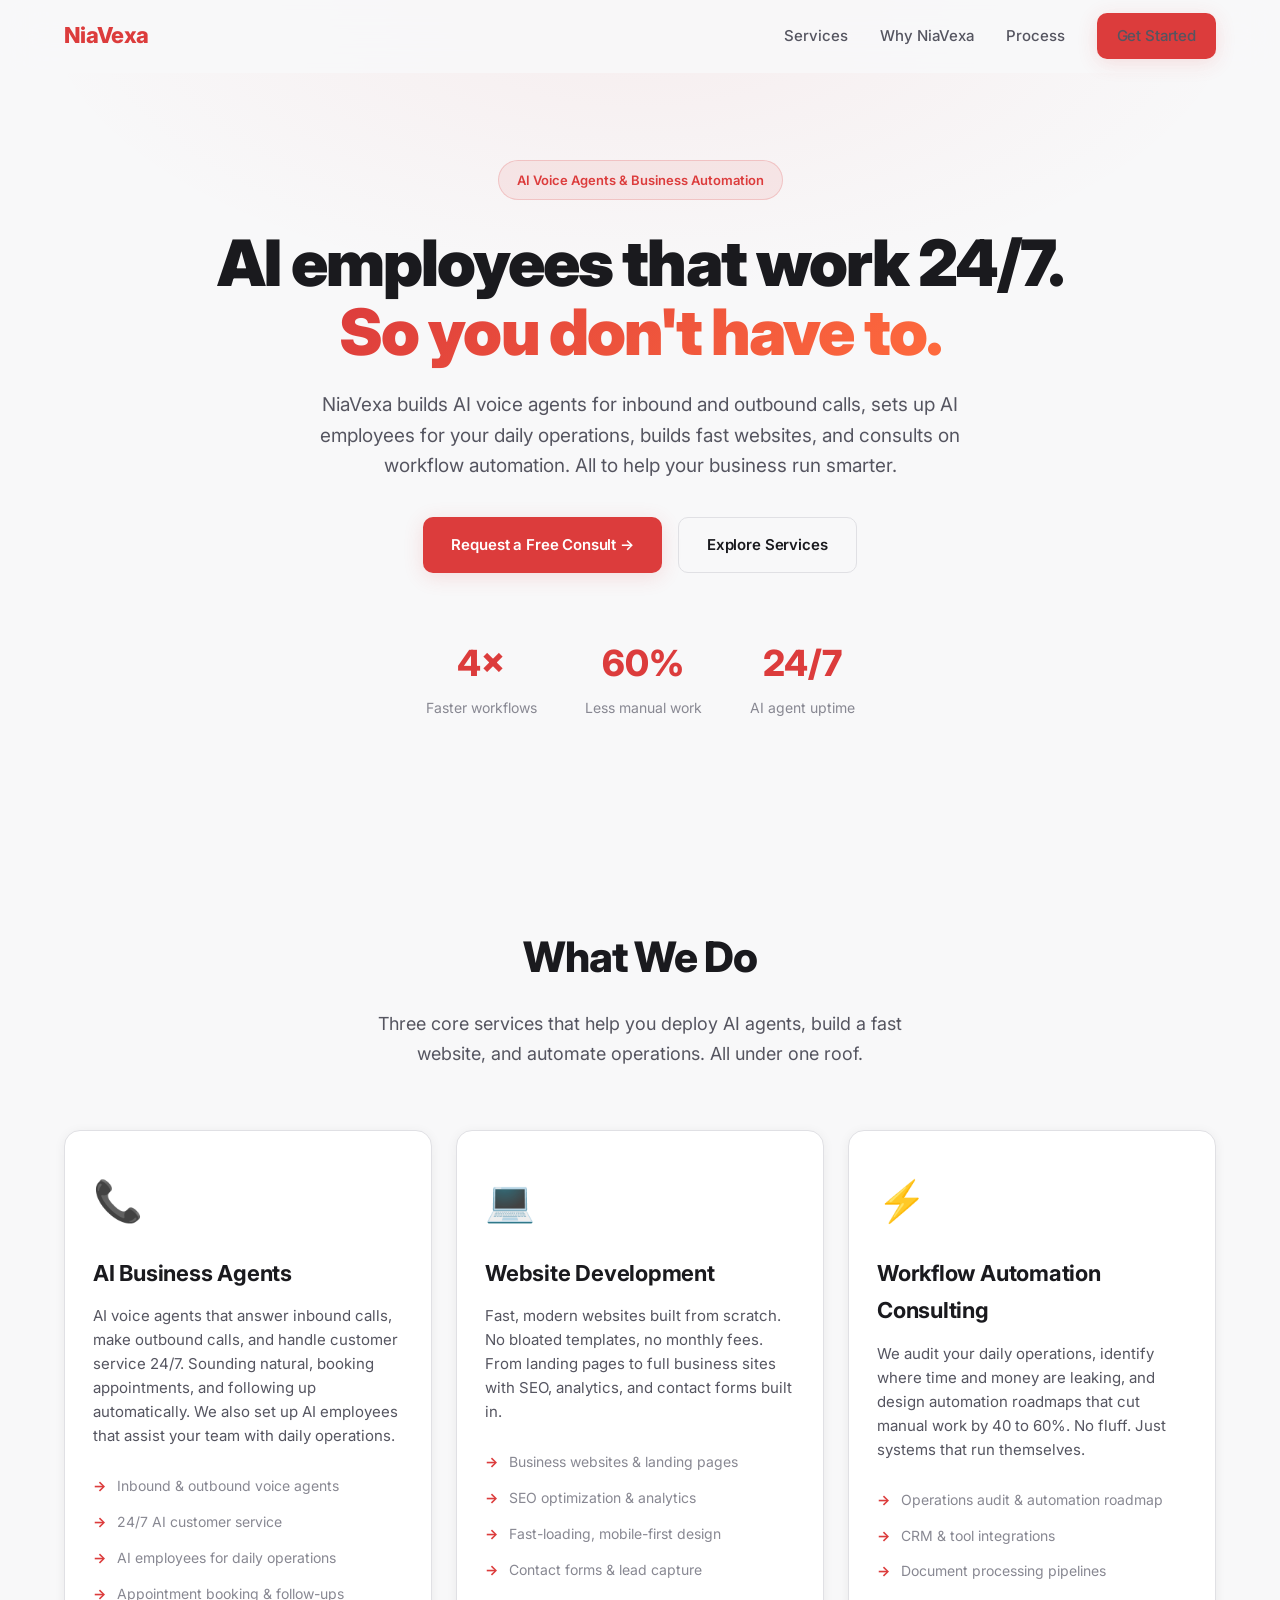
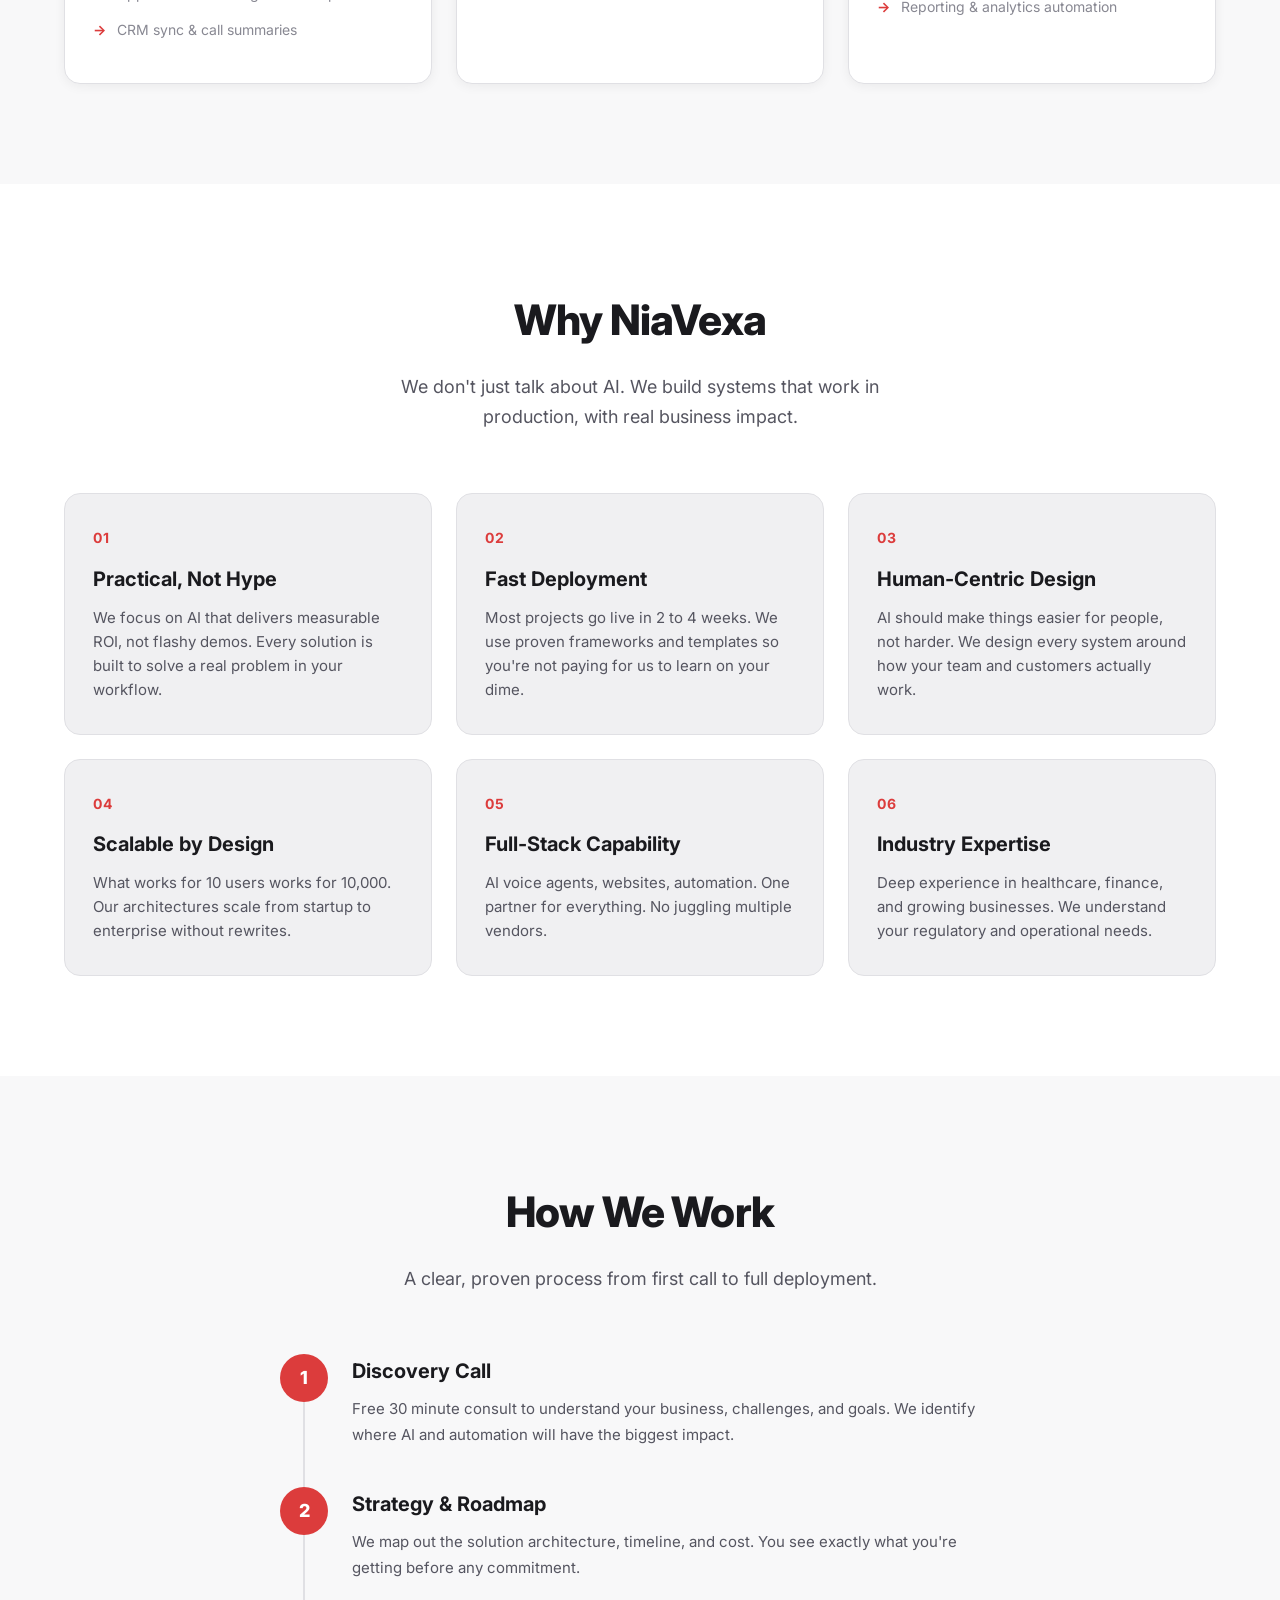
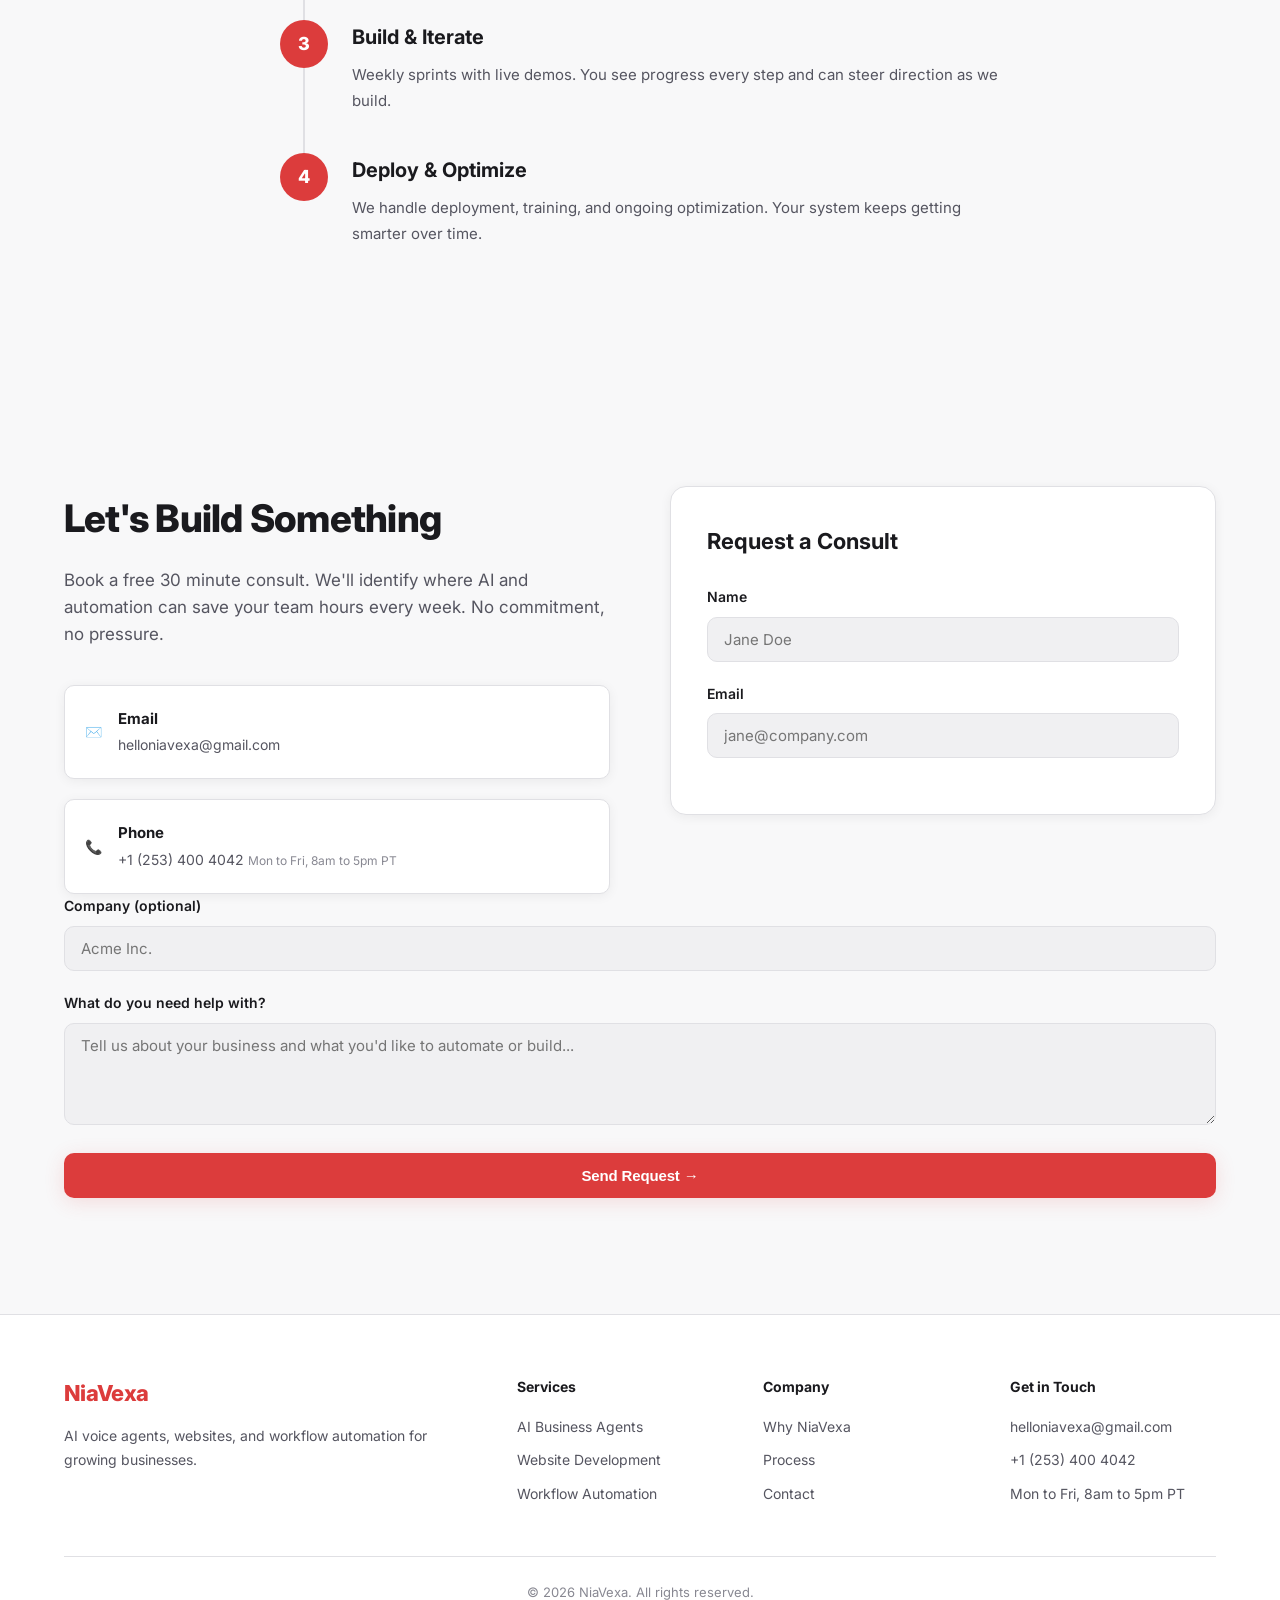
==== index.html @ 211f66b2 "Remove all em dashes from copy, hide FAQ section (will add testimonial videos later)" ====
<!DOCTYPE html>
<html lang="en">
<head>
  <meta charset="UTF-8">
  <meta name="viewport" content="width=device-width, initial-scale=1.0">
  <title>NiaVexa | AI Agents, Automation & Development for Growing Businesses</title>
  <meta name="description" content="NiaVexa builds AI voice agents for inbound and outbound calls, sets up AI employees for daily operations, develops fast websites, and consults on workflow automation for growing businesses.">
  <meta name="keywords" content="AI voice agents, AI employees, inbound outbound calls, customer service AI, website development, workflow automation, business automation consulting">
  <meta property="og:title" content="NiaVexa | AI Agents, Automation & Development">
  <meta property="og:description" content="We build AI agents and automate operations so your team can focus on what matters.">
  <meta property="og:type" content="website">
  <meta property="og:url" content="https://niavexa.com">
  <link rel="canonical" href="https://niavexa.com">
  <link rel="preconnect" href="https://fonts.googleapis.com">
  <link rel="preconnect" href="https://fonts.gstatic.com" crossorigin>
  <link href="https://fonts.googleapis.com/css2?family=Inter:wght@400;500;600;700;800;900&display=swap" rel="stylesheet">
  <link rel="stylesheet" href="styles.css">
  <script type="application/ld+json">
  {
    "@context": "https://schema.org",
    "@type": "Organization",
    "name": "NiaVexa",
    "url": "https://niavexa.com",
    "email": "helloniavexa@gmail.com",
    "telephone": "+1-253-400-4042",
    "description": "AI agent solutions, business automation, and web & app development for growing businesses.",
    "areaServed": ["US", "Global"],
    "knowsAbout": ["AI Voice Agents", "AI Employees", "Customer Service Automation", "Website Development", "Workflow Automation"]
  }
  </script>
</head>
<body>
  <!-- Nav -->
  <nav id="nav">
    <div class="nav-container">
      <a href="/" class="logo">NiaVexa</a>
      <button class="nav-toggle" id="navToggle" aria-label="Toggle menu">
        <span></span><span></span><span></span>
      </button>
      <div class="nav-links" id="navLinks">
        <a href="#services">Services</a>
        <a href="#why">Why NiaVexa</a>
        <a href="#process">Process</a>
        <a href="#contact" class="btn btn-primary btn-sm">Get Started</a>
      </div>
    </div>
  </nav>

  <!-- Hero -->
  <header class="hero">
    <div class="container">
      <div class="hero-badge">AI Voice Agents & Business Automation</div>
      <h1>AI employees that work 24/7.<br><span class="gradient-text">So you don't have to.</span></h1>
      <p class="hero-subtitle">NiaVexa builds AI voice agents for inbound and outbound calls, sets up AI employees for your daily operations, builds fast websites, and consults on workflow automation. All to help your business run smarter.</p>
      <div class="hero-cta">
        <a href="#contact" class="btn btn-primary">Request a Free Consult →</a>
        <a href="#services" class="btn btn-outline">Explore Services</a>
      </div>
      <div class="hero-stats">
        <div class="stat"><strong>4×</strong><span>Faster workflows</span></div>
        <div class="stat"><strong>60%</strong><span>Less manual work</span></div>
        <div class="stat"><strong>24/7</strong><span>AI agent uptime</span></div>
      </div>
    </div>
    <div class="hero-wave"></div>
  </header>

  <!-- Services -->
  <section id="services" class="services">
    <div class="container">
      <div class="section-header">
        <h2>What We Do</h2>
        <p>Three core services that help you deploy AI agents, build a fast website, and automate operations. All under one roof.</p>
      </div>
      <div class="services-grid">
        <div class="service-card">
          <div class="service-icon">📞</div>
          <h3>AI Business Agents</h3>
          <p>AI voice agents that answer inbound calls, make outbound calls, and handle customer service 24/7. Sounding natural, booking appointments, and following up automatically. We also set up AI employees that assist your team with daily operations.</p>
          <ul>
            <li>Inbound & outbound voice agents</li>
            <li>24/7 AI customer service</li>
            <li>AI employees for daily operations</li>
            <li>Appointment booking & follow-ups</li>
            <li>CRM sync & call summaries</li>
          </ul>
        </div>
        <div class="service-card">
          <div class="service-icon">💻</div>
          <h3>Website Development</h3>
          <p>Fast, modern websites built from scratch. No bloated templates, no monthly fees. From landing pages to full business sites with SEO, analytics, and contact forms built in.</p>
          <ul>
            <li>Business websites & landing pages</li>
            <li>SEO optimization & analytics</li>
            <li>Fast-loading, mobile-first design</li>
            <li>Contact forms & lead capture</li>
          </ul>
        </div>
        <div class="service-card">
          <div class="service-icon">⚡</div>
          <h3>Workflow Automation Consulting</h3>
          <p>We audit your daily operations, identify where time and money are leaking, and design automation roadmaps that cut manual work by 40 to 60%. No fluff. Just systems that run themselves.</p>
          <ul>
            <li>Operations audit & automation roadmap</li>
            <li>CRM & tool integrations</li>
            <li>Document processing pipelines</li>
            <li>Reporting & analytics automation</li>
          </ul>
        </div>
      </div>
    </div>
  </section>

  <!-- Why NiaVexa -->
  <section id="why" class="why">
    <div class="container">
      <div class="section-header">
        <h2>Why NiaVexa</h2>
        <p>We don't just talk about AI. We build systems that work in production, with real business impact.</p>
      </div>
      <div class="why-grid">
        <div class="why-card">
          <div class="why-number">01</div>
          <h3>Practical, Not Hype</h3>
          <p>We focus on AI that delivers measurable ROI, not flashy demos. Every solution is built to solve a real problem in your workflow.</p>
        </div>
        <div class="why-card">
          <div class="why-number">02</div>
          <h3>Fast Deployment</h3>
          <p>Most projects go live in 2 to 4 weeks. We use proven frameworks and templates so you're not paying for us to learn on your dime.</p>
        </div>
        <div class="why-card">
          <div class="why-number">03</div>
          <h3>Human-Centric Design</h3>
          <p>AI should make things easier for people, not harder. We design every system around how your team and customers actually work.</p>
        </div>
        <div class="why-card">
          <div class="why-number">04</div>
          <h3>Scalable by Design</h3>
          <p>What works for 10 users works for 10,000. Our architectures scale from startup to enterprise without rewrites.</p>
        </div>
        <div class="why-card">
          <div class="why-number">05</div>
          <h3>Full-Stack Capability</h3>
          <p>AI voice agents, websites, automation. One partner for everything. No juggling multiple vendors.</p>
        </div>
        <div class="why-card">
          <div class="why-number">06</div>
          <h3>Industry Expertise</h3>
          <p>Deep experience in healthcare, finance, and growing businesses. We understand your regulatory and operational needs.</p>
        </div>
      </div>
    </div>
  </section>

  <!-- Process -->
  <section id="process" class="process">
    <div class="container">
      <div class="section-header">
        <h2>How We Work</h2>
        <p>A clear, proven process from first call to full deployment.</p>
      </div>
      <div class="process-timeline">
        <div class="process-step">
          <div class="process-dot">1</div>
          <div class="process-content">
            <h3>Discovery Call</h3>
            <p>Free 30 minute consult to understand your business, challenges, and goals. We identify where AI and automation will have the biggest impact.</p>
          </div>
        </div>
        <div class="process-step">
          <div class="process-dot">2</div>
          <div class="process-content">
            <h3>Strategy & Roadmap</h3>
            <p>We map out the solution architecture, timeline, and cost. You see exactly what you're getting before any commitment.</p>
          </div>
        </div>
        <div class="process-step">
          <div class="process-dot">3</div>
          <div class="process-content">
            <h3>Build & Iterate</h3>
            <p>Weekly sprints with live demos. You see progress every step and can steer direction as we build.</p>
          </div>
        </div>
        <div class="process-step">
          <div class="process-dot">4</div>
          <div class="process-content">
            <h3>Deploy & Optimize</h3>
            <p>We handle deployment, training, and ongoing optimization. Your system keeps getting smarter over time.</p>
          </div>
        </div>
      </div>
    </div>
  </section>

  <!-- FAQ (hidden for now, will be replaced with testimonial videos) -->
  <!--
  <section id="faq" class="faq">
    <div class="container">
      <div class="section-header">
        <h2>Frequently Asked Questions</h2>
        <p>Everything you need to know before getting started.</p>
      </div>
      <div class="faq-list">
        <details class="faq-item">
          <summary>How quickly can we get started?</summary>
          <p>Book a free consult today and we typically have a roadmap ready within 48 hours. Most projects launch within 2 to 4 weeks depending on scope.</p>
        </details>
        <details class="faq-item">
          <summary>How much does it cost?</summary>
          <p>Projects range from $3K for automation setups to $25K+ for full platform development. We scope to your budget and always show ROI before building.</p>
        </details>
        <details class="faq-item">
          <summary>Do you work with our existing systems?</summary>
          <p>Yes. We integrate with your existing CRM, phone system, databases, and tools. If it has an API, we can connect to it. If it doesn't, we'll find another way.</p>
        </details>
        <details class="faq-item">
          <summary>Is our data secure?</summary>
          <p>Absolutely. We follow HIPAA, SOC 2, and industry best practices. Your data is encrypted in transit and at rest, and we never train public models on your data.</p>
        </details>
        <details class="faq-item">
          <summary>What industries do you serve?</summary>
          <p>We help small and medium businesses across industries. If you have phone calls, repetitive work, or a website that needs rebuilding, we can help.</p>
        </details>
        <details class="faq-item">
          <summary>What happens after launch?</summary>
          <p>We offer ongoing support and optimization plans. Your AI systems get regular updates as models improve and your business evolves.</p>
        </details>
      </div>
    </div>
  </section>
  -->

  <!-- Contact -->
  <section id="contact" class="contact">
    <div class="container">
      <div class="contact-grid">
        <div class="contact-info">
          <h2>Let's Build Something</h2>
          <p>Book a free 30 minute consult. We'll identify where AI and automation can save your team hours every week. No commitment, no pressure.</p>
          <div class="contact-methods">
            <a href="mailto:helloniavexa@gmail.com" class="contact-method">
              <span class="contact-icon">✉️</span>
              <div>
                <strong>Email</strong>
                <span>helloniavexa@gmail.com</span>
              </div>
            </a>
            <a href="tel:+12534004042" class="contact-method">
              <span class="contact-icon">📞</span>
              <div>
                <strong>Phone</strong>
                <span>+1 (253) 400 4042</span>
                <small>Mon to Fri, 8am to 5pm PT</small>
              </div>
            </a>
          </div>
        </div>
        <form class="contact-form" id="contactForm">
          <h3>Request a Consult</h3>
          <div class="form-group">
            <label for="name">Name</label>
            <input type="text" id="name" name="name" required placeholder="Jane Doe">
          </div>
          <div class="form-group">
            <label for="email">Email</label>
            <input type="email" id="email" name="email" required placeholder="jane@company.com">
          </div>
        </div>
        <div class="form-group">
          <label for="company">Company (optional)</label>
          <input type="text" id="company" name="company" placeholder="Acme Inc.">
        </div>
        <div class="form-group">
          <label for="message">What do you need help with?</label>
          <textarea id="message" name="message" rows="4" required placeholder="Tell us about your business and what you'd like to automate or build..."></textarea>
        </div>
        <button type="submit" class="btn btn-primary btn-full">Send Request →</button>
        <p class="form-note" id="formNote"></p>
      </form>
    </div>
  </div>
</section>

  <!-- Footer -->
  <footer class="footer">
    <div class="container">
      <div class="footer-grid">
        <div class="footer-brand">
          <a href="/" class="logo">NiaVexa</a>
          <p>AI voice agents, websites, and workflow automation for growing businesses.</p>
        </div>
        <div class="footer-links">
          <h4>Services</h4>
          <a href="#services">AI Business Agents</a>
          <a href="#services">Website Development</a>
          <a href="#services">Workflow Automation</a>
        </div>
        <div class="footer-links">
          <h4>Company</h4>
          <a href="#why">Why NiaVexa</a>
          <a href="#process">Process</a>
          <a href="#contact">Contact</a>
        </div>
        <div class="footer-links">
          <h4>Get in Touch</h4>
          <a href="mailto:helloniavexa@gmail.com">helloniavexa@gmail.com</a>
          <a href="tel:+12534004042">+1 (253) 400 4042</a>
          <span>Mon to Fri, 8am to 5pm PT</span>
        </div>
      </div>
      <div class="footer-bottom">
        <p>&copy; <span id="year">2026</span> NiaVexa. All rights reserved.</p>
      </div>
    </div>
  </footer>

  <script src="main.js"></script>
</body>
</html>
---- styles.css ----
/* ===== Reset & Base ===== */
*, *::before, *::after { box-sizing: border-box; margin: 0; padding: 0; }
:root {
  --bg: #f8f8f9;
  --bg-card: #ffffff;
  --bg-elevated: #f0f0f2;
  --text: #1a1a1e;
  --text-muted: #555560;
  --text-dim: #888892;
  --accent: #dc3c3c;
  --accent-light: #f03c3c;
  --accent-dark: #b42828;
  --accent-glow: rgba(220, 60, 60, 0.15);
  --accent2: #ff6b3d;
  --border: #e0e0e4;
  --radius: 16px;
  --radius-sm: 10px;
  --max-width: 1200px;
  --transition: 0.3s cubic-bezier(0.4, 0, 0.2, 1);
  --shadow: 0 2px 12px rgba(0, 0, 0, 0.06);
  --shadow-lg: 0 8px 30px rgba(0, 0, 0, 0.08);
}
html { scroll-behavior: smooth; scroll-padding-top: 80px; }
body {
  font-family: 'Inter', -apple-system, BlinkMacSystemFont, sans-serif;
  background: var(--bg);
  color: var(--text);
  line-height: 1.7;
  -webkit-font-smoothing: antialiased;
  overflow-x: hidden;
}
.container { max-width: var(--max-width); margin: 0 auto; padding: 0 24px; }
a { color: inherit; text-decoration: none; transition: color var(--transition); }
a:hover { color: var(--accent); }
.gradient-text {
  background: linear-gradient(135deg, var(--accent) 0%, var(--accent2) 100%);
  -webkit-background-clip: text;
  -webkit-text-fill-color: transparent;
  background-clip: text;
}

/* ===== Buttons ===== */
.btn {
  display: inline-flex; align-items: center; justify-content: center;
  padding: 14px 28px; border-radius: var(--radius-sm);
  font-weight: 600; font-size: 15px; cursor: pointer;
  border: none; transition: all var(--transition); text-decoration: none;
  letter-spacing: -0.01em;
}
.btn-primary {
  background: var(--accent); color: #fff;
  box-shadow: 0 4px 20px var(--accent-glow);
}
.btn-primary:hover { background: var(--accent-dark); transform: translateY(-2px); box-shadow: 0 6px 24px var(--accent-glow); color: #fff; }
.btn-outline { background: transparent; color: var(--text); border: 1.5px solid var(--border); }
.btn-outline:hover { border-color: var(--accent); color: var(--accent); }
.btn-sm { padding: 10px 20px; font-size: 14px; }
.btn-full { width: 100%; }

/* ===== Nav ===== */
#nav {
  position: fixed; top: 0; left: 0; right: 0; z-index: 100;
  background: rgba(248, 248, 249, 0.85); backdrop-filter: blur(20px);
  border-bottom: 1px solid transparent; transition: border-color var(--transition);
}
#nav.scrolled { border-bottom-color: var(--border); }
.nav-container { max-width: var(--max-width); margin: 0 auto; padding: 0 24px; height: 72px; display: flex; align-items: center; justify-content: space-between; }
.logo { font-weight: 800; font-size: 22px; letter-spacing: -0.03em; color: var(--accent); }
.nav-links { display: flex; align-items: center; gap: 32px; }
.nav-links a { font-size: 15px; font-weight: 500; color: var(--text-muted); }
.nav-links a:hover { color: var(--accent); }
.nav-toggle { display: none; flex-direction: column; gap: 4px; background: none; border: none; cursor: pointer; padding: 8px; }
.nav-toggle span { width: 24px; height: 2px; background: var(--text); border-radius: 2px; transition: var(--transition); }

/* ===== Hero ===== */
.hero {
  position: relative; padding: 160px 0 100px; text-align: center;
  background: radial-gradient(ellipse 80% 60% at 50% 0%, rgba(220, 60, 60, 0.06) 0%, transparent 60%);
}
.hero-badge {
  display: inline-block; padding: 8px 18px; border-radius: 100px;
  background: rgba(220, 60, 60, 0.08); color: var(--accent);
  font-size: 13px; font-weight: 600; margin-bottom: 28px;
  border: 1px solid rgba(220, 60, 60, 0.2);
}
.hero h1 { font-size: clamp(36px, 6vw, 64px); font-weight: 900; line-height: 1.08; letter-spacing: -0.03em; margin-bottom: 24px; }
.hero-subtitle { font-size: 19px; color: var(--text-muted); max-width: 640px; margin: 0 auto 36px; line-height: 1.6; }
.hero-cta { display: flex; gap: 16px; justify-content: center; flex-wrap: wrap; margin-bottom: 60px; }
.hero-stats { display: flex; gap: 48px; justify-content: center; flex-wrap: wrap; }
.stat { text-align: center; }
.stat strong { display: block; font-size: 36px; font-weight: 800; color: var(--accent); }
.stat span { font-size: 14px; color: var(--text-dim); }

/* ===== Section Header ===== */
.section-header { text-align: center; margin-bottom: 60px; }
.section-header h2 { font-size: clamp(28px, 4vw, 42px); font-weight: 800; letter-spacing: -0.02em; margin-bottom: 16px; }
.section-header p { font-size: 18px; color: var(--text-muted); max-width: 560px; margin: 0 auto; }

/* ===== Services ===== */
.services { padding: 100px 0; }
.services-grid { display: grid; grid-template-columns: repeat(auto-fit, minmax(280px, 1fr)); gap: 24px; }
.service-card {
  background: var(--bg-card); border-radius: var(--radius); padding: 36px 28px;
  border: 1px solid var(--border); transition: all var(--transition); box-shadow: var(--shadow);
}
.service-card:hover { border-color: var(--accent); transform: translateY(-4px); box-shadow: var(--shadow-lg); }
.service-icon { font-size: 40px; margin-bottom: 20px; }
.service-card h3 { font-size: 22px; font-weight: 700; margin-bottom: 12px; letter-spacing: -0.01em; }
.service-card p { color: var(--text-muted); font-size: 15px; margin-bottom: 20px; line-height: 1.6; }
.service-card ul { list-style: none; }
.service-card li { padding: 6px 0; color: var(--text-dim); font-size: 14px; padding-left: 24px; position: relative; }
.service-card li::before { content: "→"; position: absolute; left: 0; color: var(--accent); font-weight: 700; }

/* ===== Why ===== */
.why { padding: 100px 0; background: var(--bg-card); }
.why-grid { display: grid; grid-template-columns: repeat(auto-fit, minmax(320px, 1fr)); gap: 24px; }
.why-card {
  background: var(--bg-elevated); border-radius: var(--radius); padding: 32px 28px;
  border: 1px solid var(--border); transition: all var(--transition);
}
.why-card:hover { border-color: var(--accent); }
.why-number { font-size: 14px; font-weight: 700; color: var(--accent); margin-bottom: 12px; letter-spacing: 0.05em; }
.why-card h3 { font-size: 20px; font-weight: 700; margin-bottom: 10px; }
.why-card p { color: var(--text-muted); font-size: 15px; line-height: 1.6; }

/* ===== Process ===== */
.process { padding: 100px 0; }
.process-timeline { max-width: 720px; margin: 0 auto; }
.process-step { display: flex; gap: 24px; padding-bottom: 40px; position: relative; }
.process-step:not(:last-child)::before { content: ""; position: absolute; left: 23px; top: 48px; bottom: 0; width: 2px; background: var(--border); }
.process-dot {
  flex-shrink: 0; width: 48px; height: 48px; border-radius: 50%;
  background: var(--accent); color: #fff; display: flex; align-items: center; justify-content: center;
  font-weight: 800; font-size: 18px; z-index: 1;
}
.process-content h3 { font-size: 20px; font-weight: 700; margin-bottom: 8px; }
.process-content p { color: var(--text-muted); font-size: 15px; }

/* ===== FAQ ===== */
.faq { padding: 100px 0; background: var(--bg-card); }
.faq-list { max-width: 760px; margin: 0 auto; display: flex; flex-direction: column; gap: 12px; }
.faq-item {
  background: var(--bg-elevated); border: 1px solid var(--border); border-radius: var(--radius-sm);
  overflow: hidden; transition: border-color var(--transition);
}
.faq-item[open] { border-color: var(--accent); }
.faq-item summary {
  padding: 20px 24px; font-weight: 600; font-size: 16px; cursor: pointer; list-style: none;
  display: flex; justify-content: space-between; align-items: center;
}
.faq-item summary::after { content: "+"; font-size: 22px; color: var(--accent); font-weight: 400; transition: transform var(--transition); }
.faq-item[open] summary::after { transform: rotate(45deg); }
.faq-item summary::-webkit-details-marker { display: none; }
.faq-item p { padding: 0 24px 20px; color: var(--text-muted); font-size: 15px; line-height: 1.7; }

/* ===== Contact ===== */
.contact { padding: 100px 0; }
.contact-grid { display: grid; grid-template-columns: 1fr 1fr; gap: 60px; align-items: start; }
.contact-info h2 { font-size: clamp(28px, 4vw, 38px); font-weight: 800; margin-bottom: 16px; letter-spacing: -0.02em; }
.contact-info p { color: var(--text-muted); font-size: 17px; margin-bottom: 36px; line-height: 1.6; }
.contact-methods { display: flex; flex-direction: column; gap: 20px; }
.contact-method { display: flex; gap: 16px; align-items: center; padding: 20px; background: var(--bg-card); border-radius: var(--radius-sm); border: 1px solid var(--border); transition: all var(--transition); box-shadow: var(--shadow); }
.contact-method:hover { border-color: var(--accent); }
.contact-icon { font-size: 24px; }
.contact-method strong { display: block; font-size: 15px; }
.contact-method span { color: var(--text-muted); font-size: 14px; }
.contact-method small { color: var(--text-dim); font-size: 12px; }
.contact-form {
  background: var(--bg-card); border-radius: var(--radius); padding: 36px;
  border: 1px solid var(--border); box-shadow: var(--shadow);
}
.contact-form h3 { font-size: 22px; font-weight: 700; margin-bottom: 24px; }
.form-group { margin-bottom: 20px; }
.form-group label { display: block; font-size: 14px; font-weight: 600; margin-bottom: 8px; color: var(--text); }
.form-group input, .form-group textarea {
  width: 100%; padding: 12px 16px; border-radius: var(--radius-sm);
  background: var(--bg-elevated); border: 1px solid var(--border); color: var(--text);
  font-family: inherit; font-size: 15px; transition: border-color var(--transition);
}
.form-group input:focus, .form-group textarea:focus { outline: none; border-color: var(--accent); }
.form-group textarea { resize: vertical; }
.form-note { margin-top: 16px; font-size: 14px; text-align: center; color: var(--accent); }

/* ===== Footer ===== */
.footer { background: var(--bg-card); padding: 60px 0 30px; border-top: 1px solid var(--border); }
.footer-grid { display: grid; grid-template-columns: 2fr 1fr 1fr 1fr; gap: 40px; margin-bottom: 40px; }
.footer-brand p { color: var(--text-muted); font-size: 14px; margin-top: 12px; }
.footer-links h4 { font-size: 14px; font-weight: 700; margin-bottom: 16px; }
.footer-links a, .footer-links span { display: block; font-size: 14px; color: var(--text-muted); margin-bottom: 10px; }
.footer-links a:hover { color: var(--accent); }
.footer-bottom { border-top: 1px solid var(--border); padding-top: 24px; text-align: center; }
.footer-bottom p { color: var(--text-dim); font-size: 13px; }

/* ===== Responsive ===== */
@media (max-width: 768px) {
  .nav-links { display: none; position: absolute; top: 72px; left: 0; right: 0; background: var(--bg); flex-direction: column; padding: 24px; gap: 20px; border-bottom: 1px solid var(--border); }
  .nav-links.open { display: flex; }
  .nav-toggle { display: flex; }
  .hero { padding: 120px 0 60px; }
  .hero-stats { gap: 24px; }
  .stat strong { font-size: 28px; }
  .contact-grid { grid-template-columns: 1fr; gap: 40px; }
  .footer-grid { grid-template-columns: 1fr 1fr; }
  .footer-brand { grid-column: 1 / -1; }
}
@media (max-width: 480px) {
  .footer-grid { grid-template-columns: 1fr; }
}
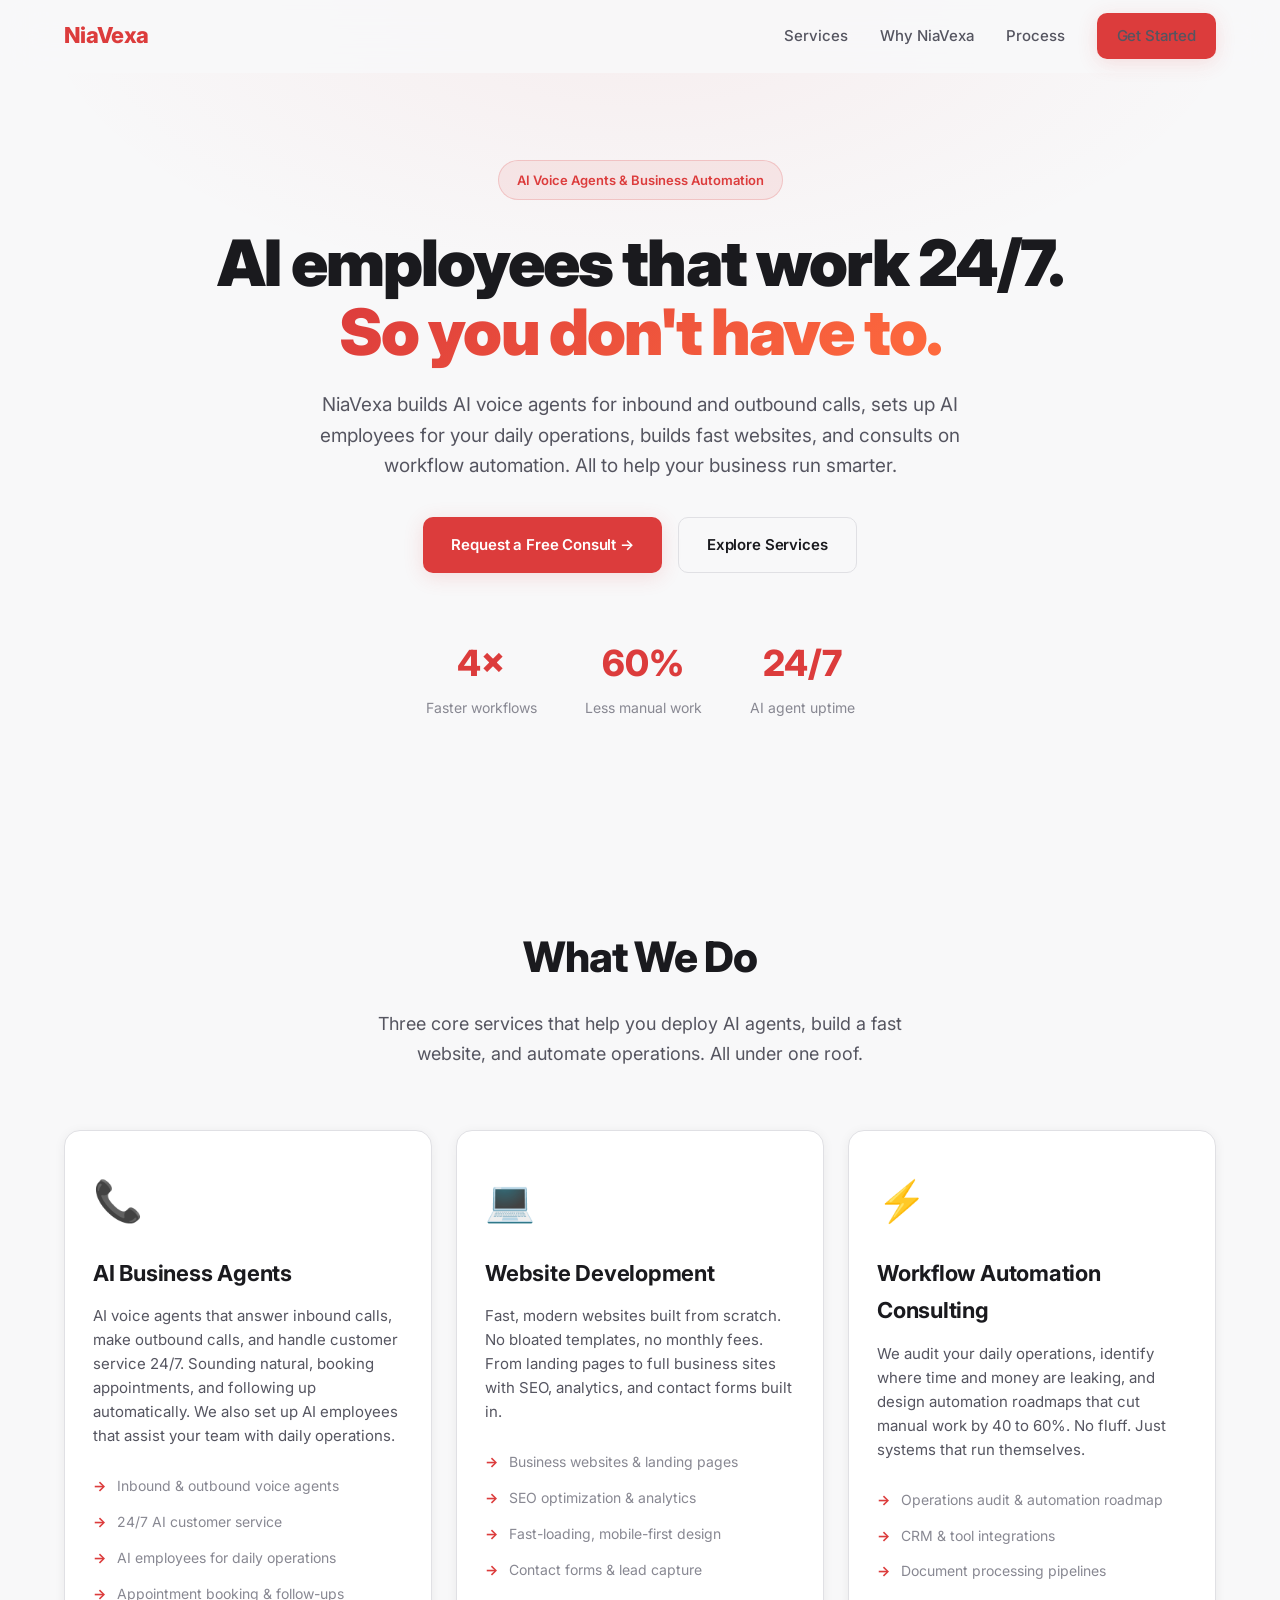
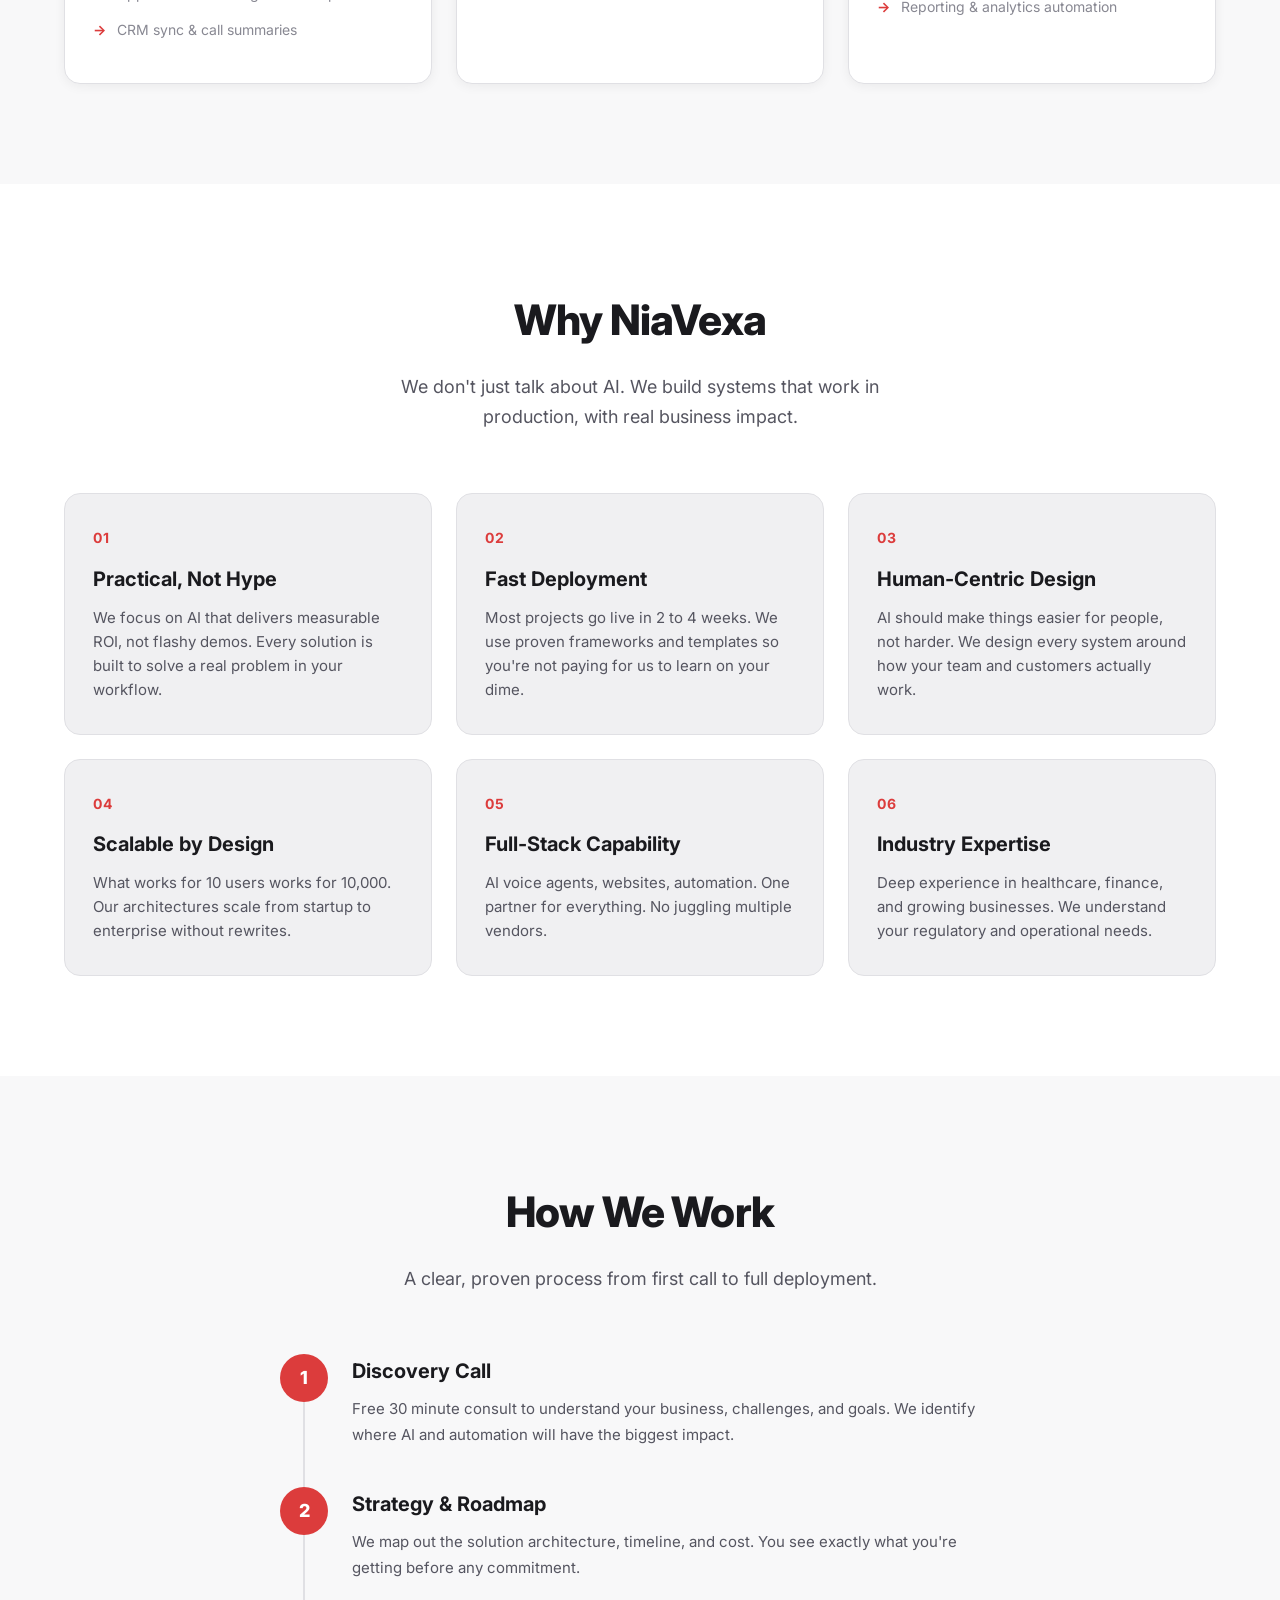
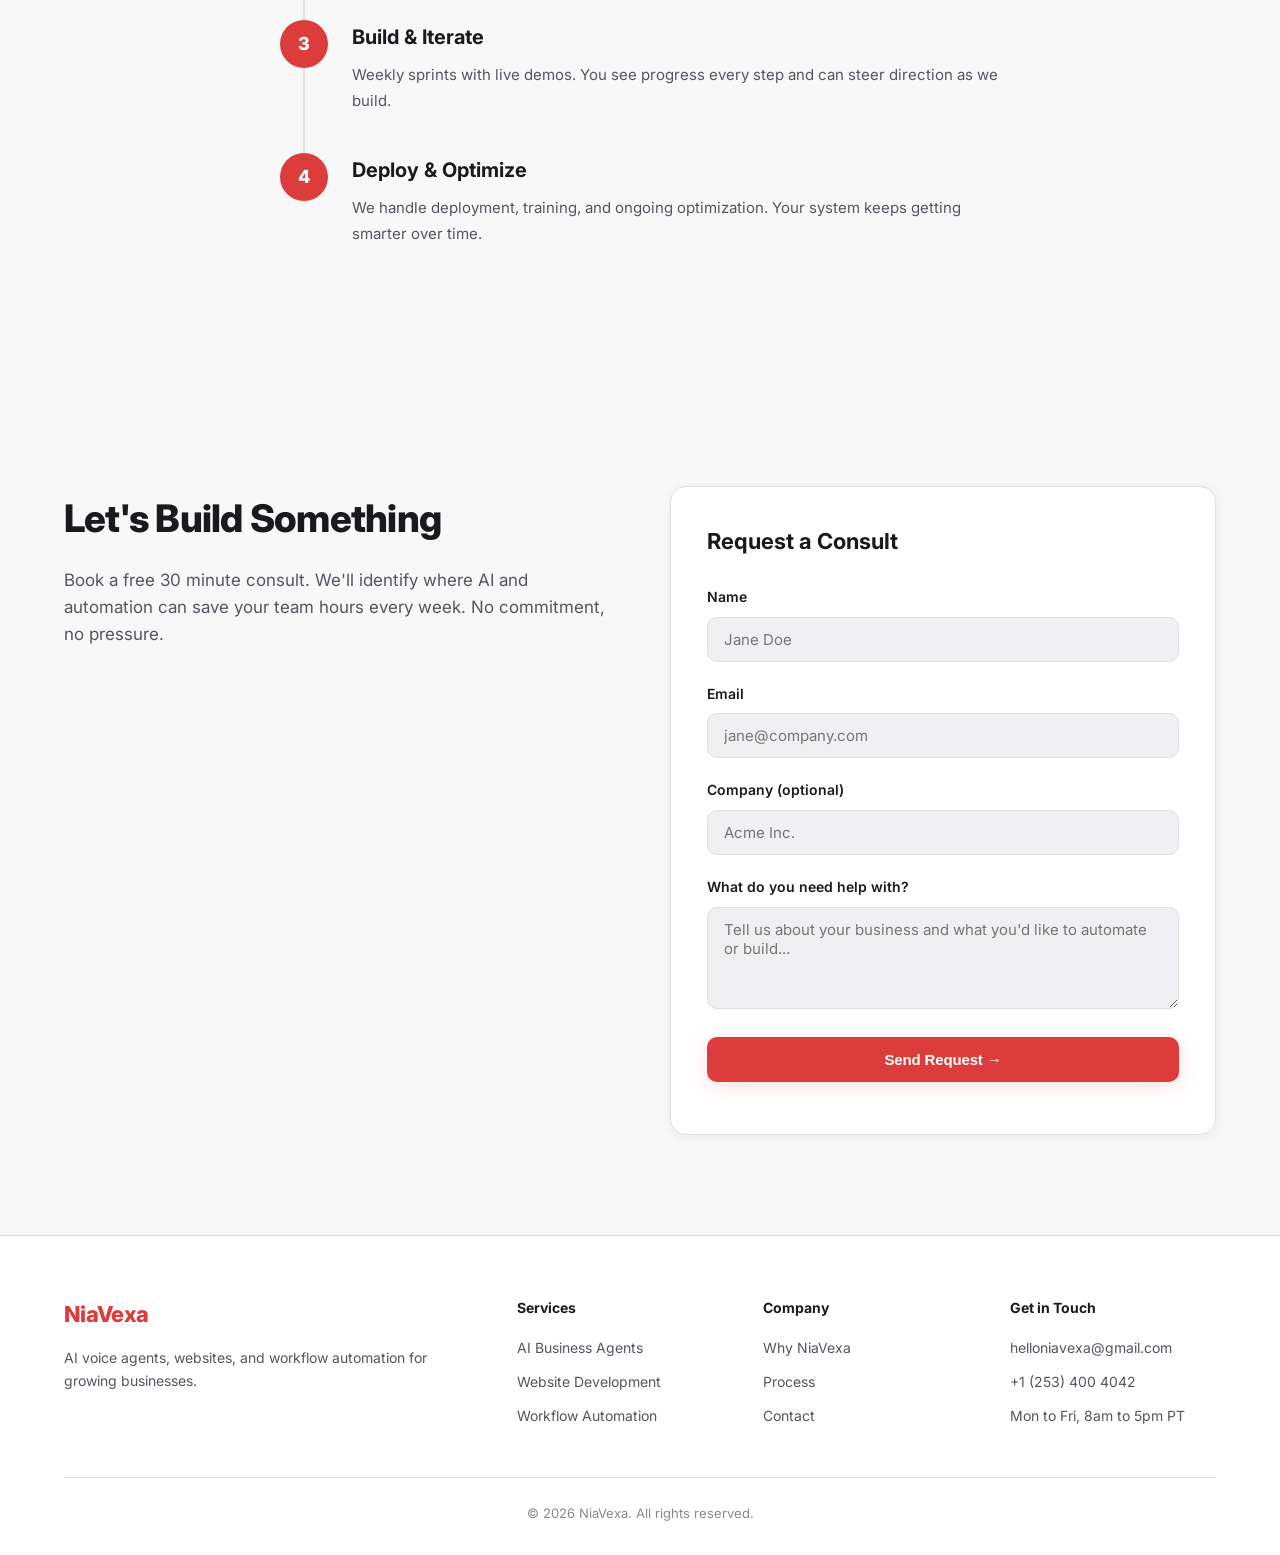
==== commit 537003f5: "Hide email/phone display in contact, fix form HTML, mailto pre-fills visitor's email client" ====
--- a/index.html
+++ b/index.html
@@ -238,23 +238,6 @@
         <div class="contact-info">
           <h2>Let's Build Something</h2>
           <p>Book a free 30 minute consult. We'll identify where AI and automation can save your team hours every week. No commitment, no pressure.</p>
-          <div class="contact-methods">
-            <a href="mailto:helloniavexa@gmail.com" class="contact-method">
-              <span class="contact-icon">✉️</span>
-              <div>
-                <strong>Email</strong>
-                <span>helloniavexa@gmail.com</span>
-              </div>
-            </a>
-            <a href="tel:+12534004042" class="contact-method">
-              <span class="contact-icon">📞</span>
-              <div>
-                <strong>Phone</strong>
-                <span>+1 (253) 400 4042</span>
-                <small>Mon to Fri, 8am to 5pm PT</small>
-              </div>
-            </a>
-          </div>
         </div>
         <form class="contact-form" id="contactForm">
           <h3>Request a Consult</h3>
@@ -266,21 +249,20 @@
             <label for="email">Email</label>
             <input type="email" id="email" name="email" required placeholder="jane@company.com">
           </div>
-        </div>
-        <div class="form-group">
-          <label for="company">Company (optional)</label>
-          <input type="text" id="company" name="company" placeholder="Acme Inc.">
-        </div>
-        <div class="form-group">
-          <label for="message">What do you need help with?</label>
-          <textarea id="message" name="message" rows="4" required placeholder="Tell us about your business and what you'd like to automate or build..."></textarea>
-        </div>
-        <button type="submit" class="btn btn-primary btn-full">Send Request →</button>
-        <p class="form-note" id="formNote"></p>
-      </form>
-    </div>
-  </div>
-</section>
+          <div class="form-group">
+            <label for="company">Company (optional)</label>
+            <input type="text" id="company" name="company" placeholder="Acme Inc.">
+          </div>
+          <div class="form-group">
+            <label for="message">What do you need help with?</label>
+            <textarea id="message" name="message" rows="4" required placeholder="Tell us about your business and what you'd like to automate or build..."></textarea>
+          </div>
+          <button type="submit" class="btn btn-primary btn-full">Send Request →</button>
+          <p class="form-note" id="formNote"></p>
+        </form>
+      </div>
+    </div>
+  </section>
 
   <!-- Footer -->
   <footer class="footer">
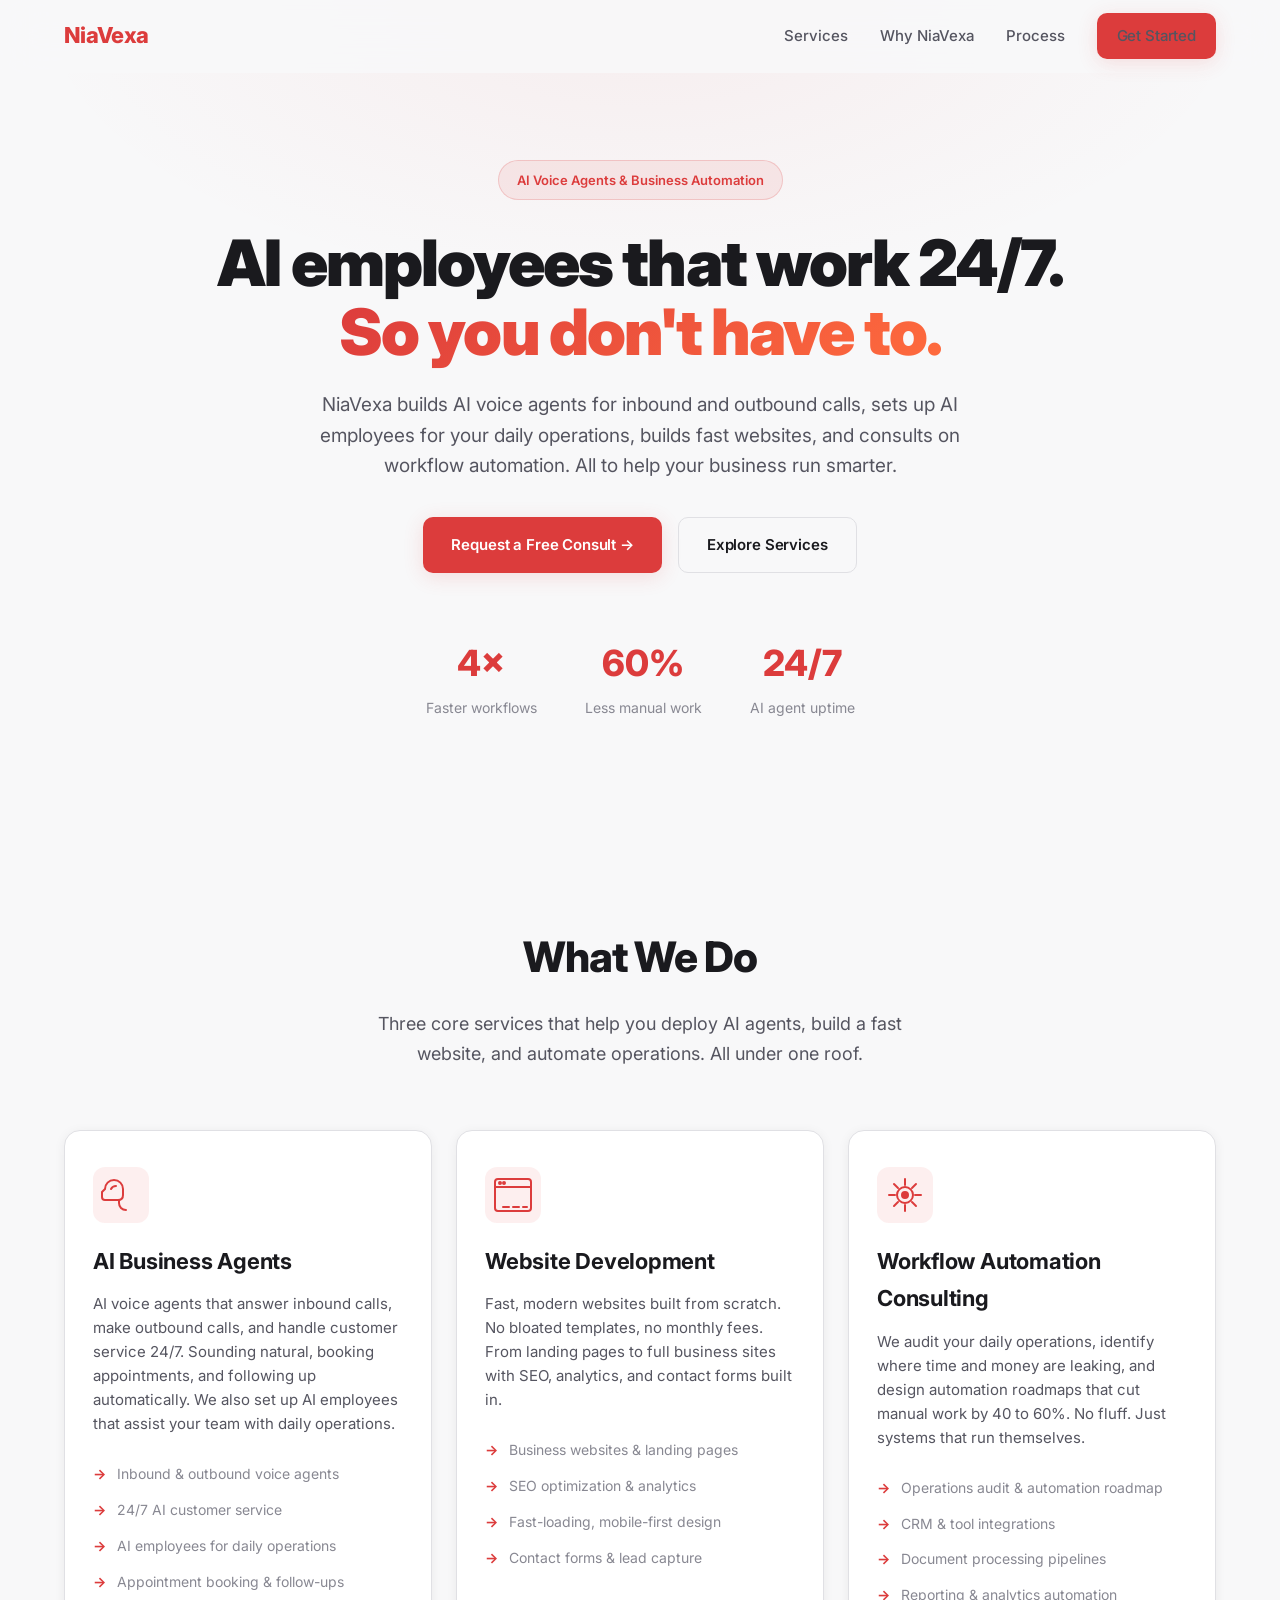
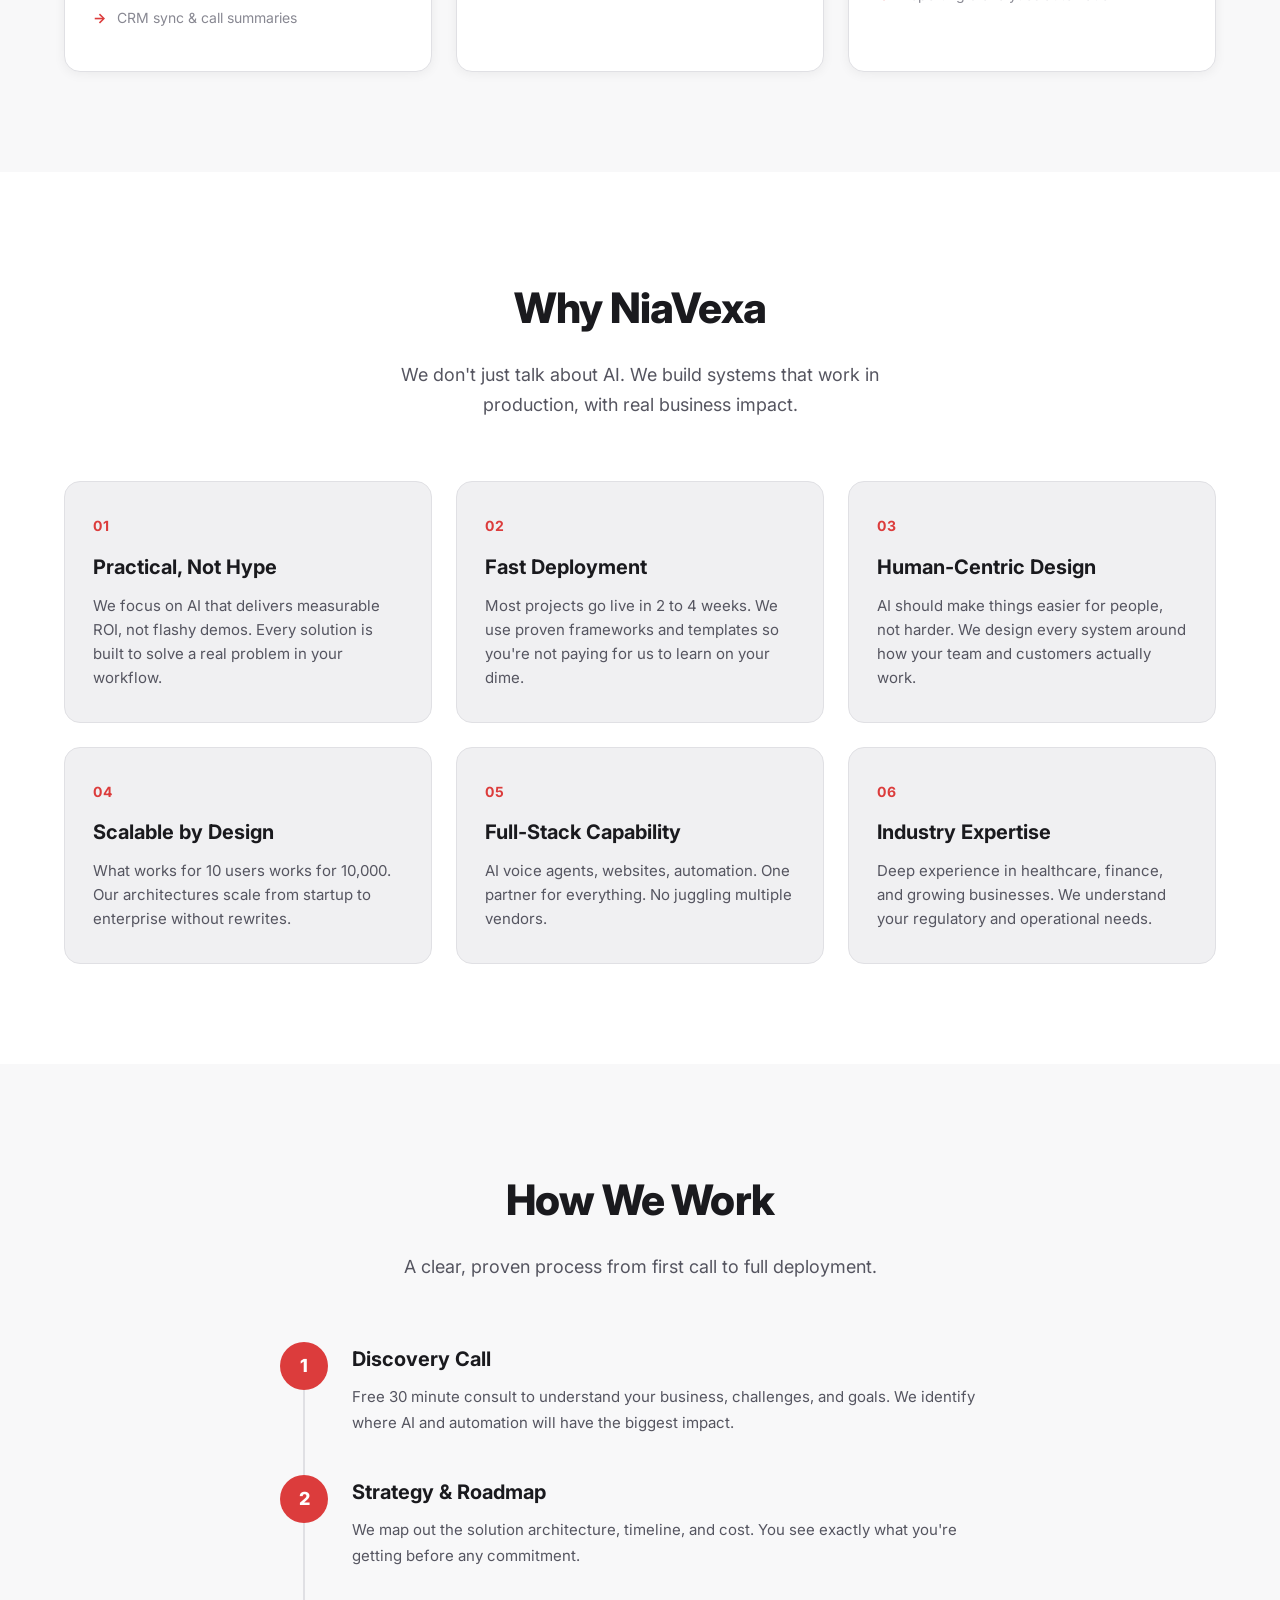
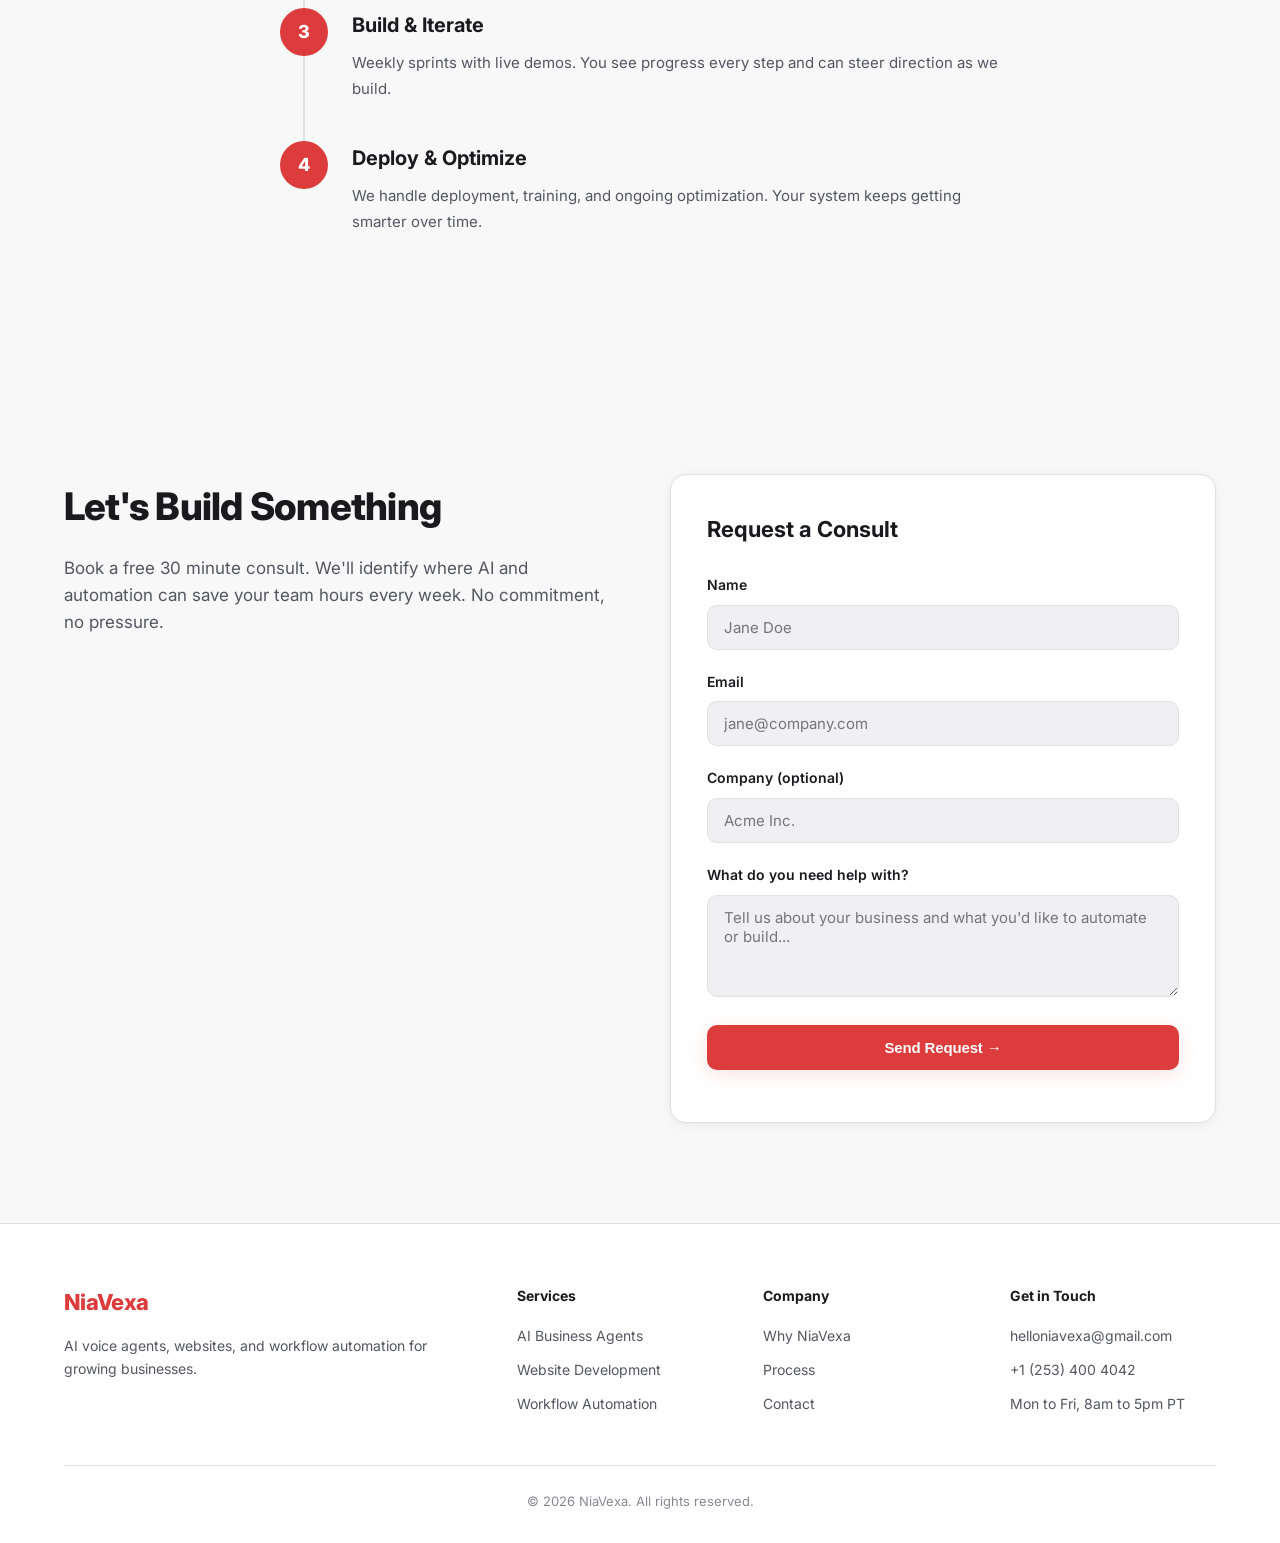
==== commit 4da1fbaf: "Replace emoji icons with custom SVG line icons (phone, browser, gear)" ====
--- a/index.html
+++ b/index.html
@@ -74,7 +74,13 @@
       </div>
       <div class="services-grid">
         <div class="service-card">
-          <div class="service-icon">📞</div>
+          <div class="service-icon">
+            <svg width="48" height="48" viewBox="0 0 48 48" fill="none" stroke="currentColor" stroke-width="2" stroke-linecap="round" stroke-linejoin="round">
+              <path d="M8 18c0-5 4-9 9-9s9 4 9 9v6c0 3-2 5-5 5H8c-2 0-3-1-3-3v-5z"/>
+              <path d="M22 29v3c0 4 3 7 7 7"/>
+              <path d="M14 18c1-2 3-3 5-3"/>
+            </svg>
+          </div>
           <h3>AI Business Agents</h3>
           <p>AI voice agents that answer inbound calls, make outbound calls, and handle customer service 24/7. Sounding natural, booking appointments, and following up automatically. We also set up AI employees that assist your team with daily operations.</p>
           <ul>
@@ -86,7 +92,17 @@
           </ul>
         </div>
         <div class="service-card">
-          <div class="service-icon">💻</div>
+          <div class="service-icon">
+            <svg width="48" height="48" viewBox="0 0 48 48" fill="none" stroke="currentColor" stroke-width="2" stroke-linecap="round" stroke-linejoin="round">
+              <rect x="6" y="8" width="36" height="32" rx="3"/>
+              <path d="M6 16h36"/>
+              <circle cx="11" cy="12" r="1" fill="currentColor"/>
+              <circle cx="15" cy="12" r="1" fill="currentColor"/>
+              <path d="M14 36h6"/>
+              <path d="M24 36h6"/>
+              <path d="M34 36h4"/>
+            </svg>
+          </div>
           <h3>Website Development</h3>
           <p>Fast, modern websites built from scratch. No bloated templates, no monthly fees. From landing pages to full business sites with SEO, analytics, and contact forms built in.</p>
           <ul>
@@ -97,7 +113,20 @@
           </ul>
         </div>
         <div class="service-card">
-          <div class="service-icon">⚡</div>
+          <div class="service-icon">
+            <svg width="48" height="48" viewBox="0 0 48 48" fill="none" stroke="currentColor" stroke-width="2" stroke-linecap="round" stroke-linejoin="round">
+              <circle cx="24" cy="24" r="8"/>
+              <circle cx="24" cy="24" r="3" fill="currentColor"/>
+              <path d="M24 8v6"/>
+              <path d="M24 34v6"/>
+              <path d="M8 24h6"/>
+              <path d="M34 24h6"/>
+              <path d="M13 13l4 4"/>
+              <path d="M31 31l4 4"/>
+              <path d="M35 13l-4 4"/>
+              <path d="M17 31l-4 4"/>
+            </svg>
+          </div>
           <h3>Workflow Automation Consulting</h3>
           <p>We audit your daily operations, identify where time and money are leaking, and design automation roadmaps that cut manual work by 40 to 60%. No fluff. Just systems that run themselves.</p>
           <ul>
--- a/styles.css
+++ b/styles.css
@@ -104,7 +104,7 @@
   border: 1px solid var(--border); transition: all var(--transition); box-shadow: var(--shadow);
 }
 .service-card:hover { border-color: var(--accent); transform: translateY(-4px); box-shadow: var(--shadow-lg); }
-.service-icon { font-size: 40px; margin-bottom: 20px; }
+.service-icon { margin-bottom: 20px; color: var(--accent); display: flex; align-items: center; justify-content: center; width: 56px; height: 56px; border-radius: 12px; background: rgba(220, 60, 60, 0.08); }
 .service-card h3 { font-size: 22px; font-weight: 700; margin-bottom: 12px; letter-spacing: -0.01em; }
 .service-card p { color: var(--text-muted); font-size: 15px; margin-bottom: 20px; line-height: 1.6; }
 .service-card ul { list-style: none; }
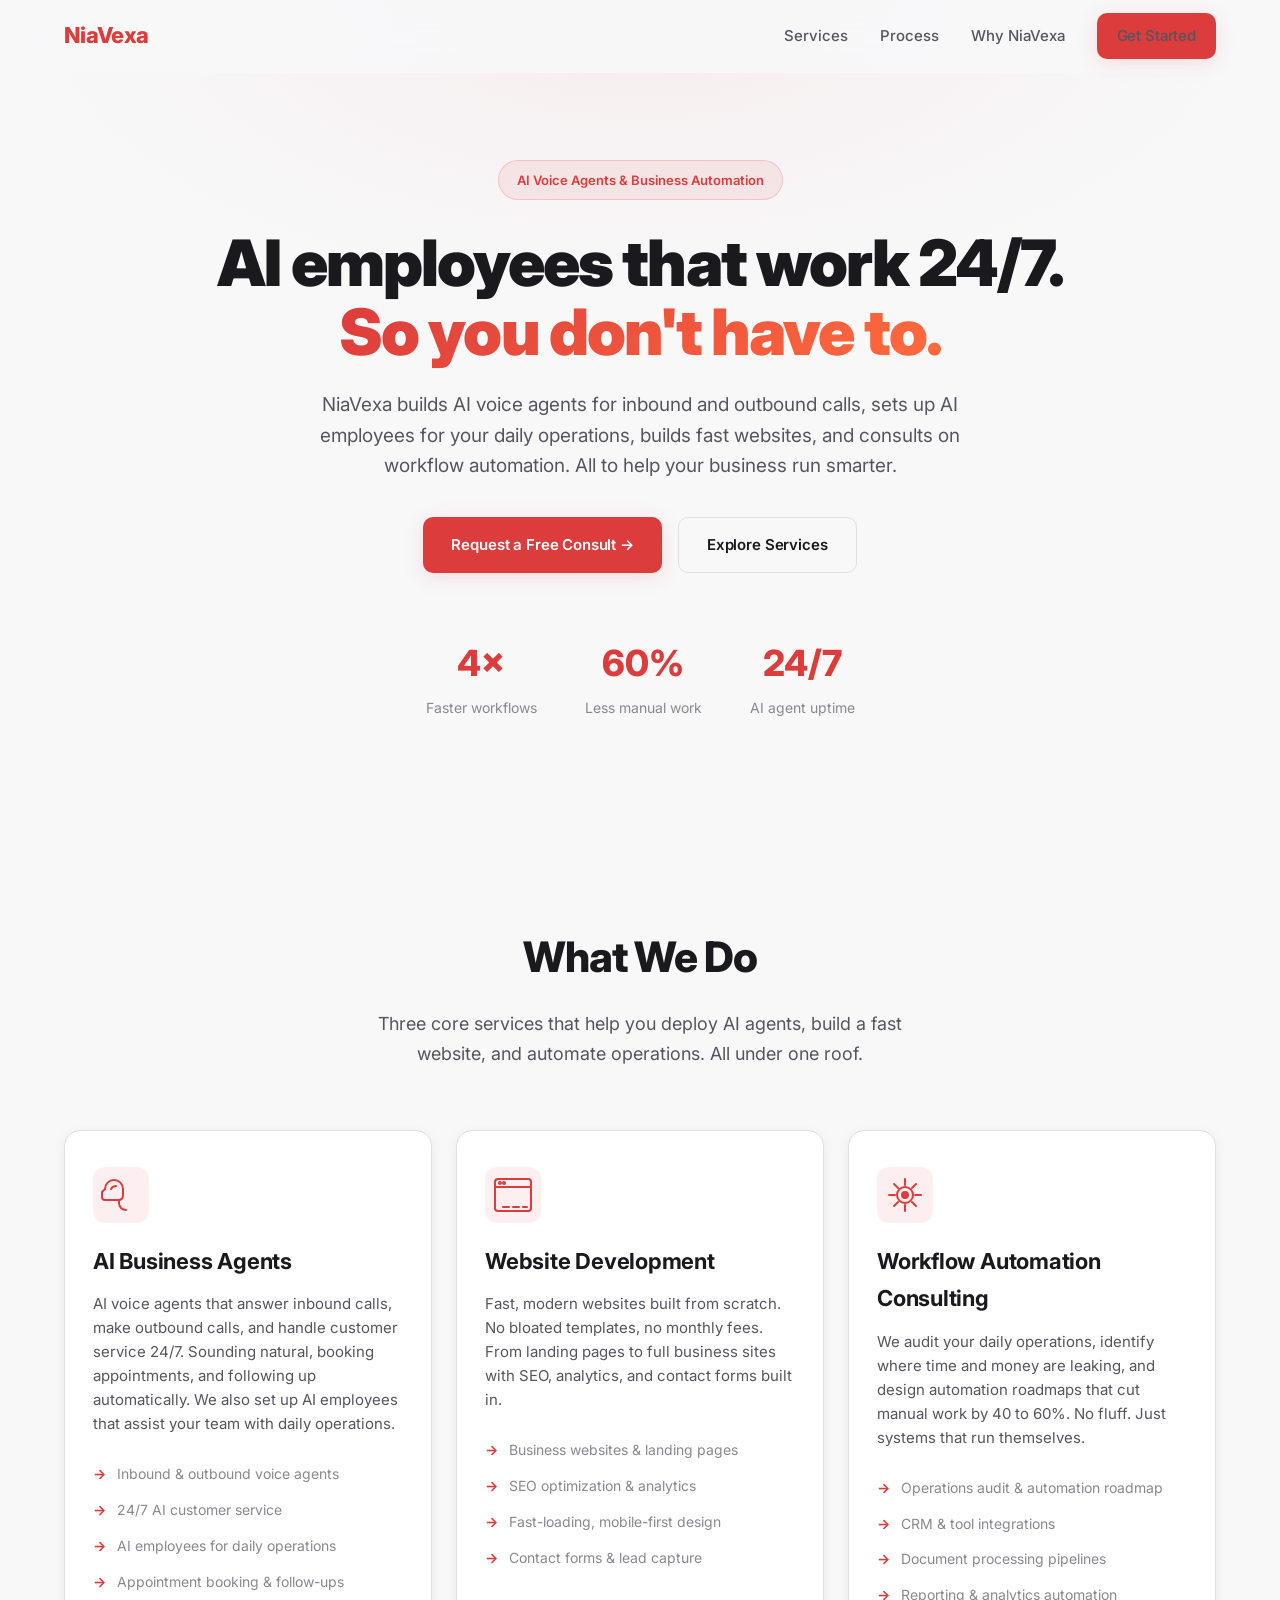
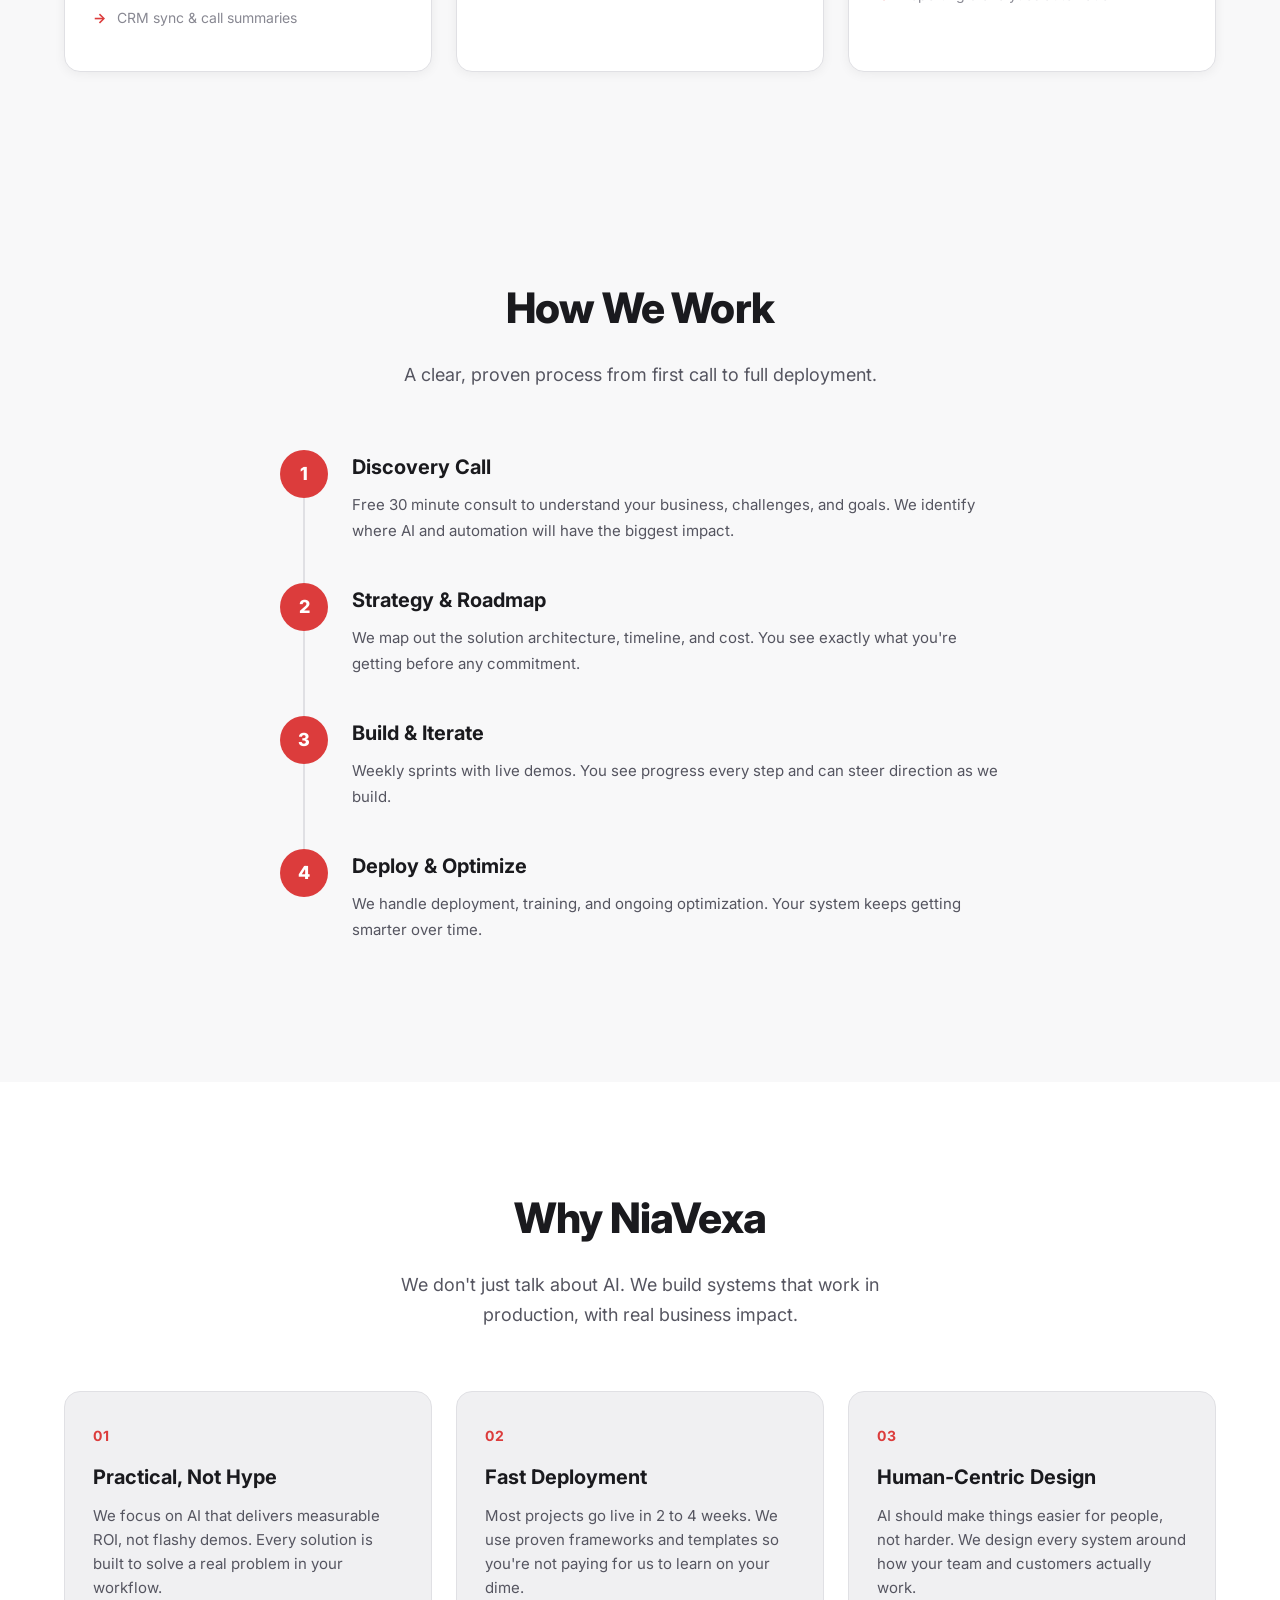
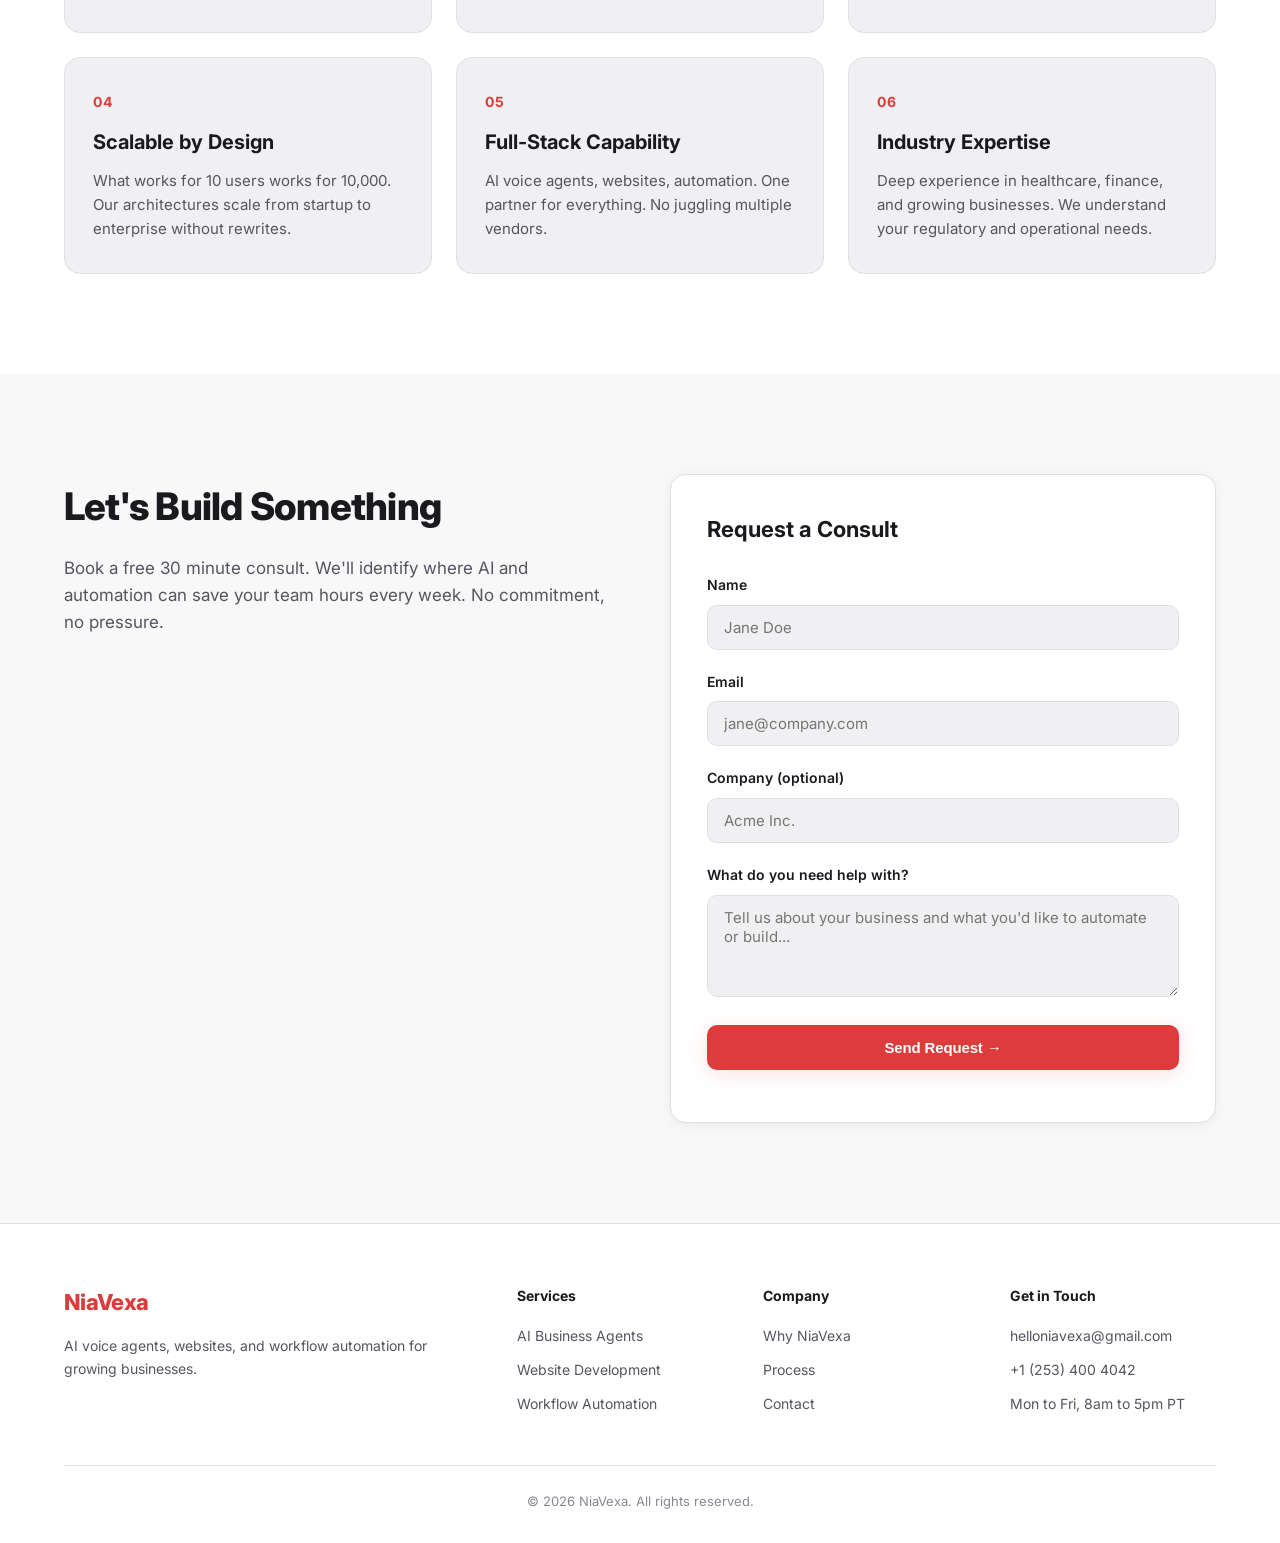
==== commit c08da40b: "Reorder: Process section before Why NiaVexa, update nav order" ====
--- a/index.html
+++ b/index.html
@@ -39,8 +39,8 @@
       </button>
       <div class="nav-links" id="navLinks">
         <a href="#services">Services</a>
+        <a href="#process">Process</a>
         <a href="#why">Why NiaVexa</a>
-        <a href="#process">Process</a>
         <a href="#contact" class="btn btn-primary btn-sm">Get Started</a>
       </div>
     </div>
@@ -140,48 +140,6 @@
     </div>
   </section>
 
-  <!-- Why NiaVexa -->
-  <section id="why" class="why">
-    <div class="container">
-      <div class="section-header">
-        <h2>Why NiaVexa</h2>
-        <p>We don't just talk about AI. We build systems that work in production, with real business impact.</p>
-      </div>
-      <div class="why-grid">
-        <div class="why-card">
-          <div class="why-number">01</div>
-          <h3>Practical, Not Hype</h3>
-          <p>We focus on AI that delivers measurable ROI, not flashy demos. Every solution is built to solve a real problem in your workflow.</p>
-        </div>
-        <div class="why-card">
-          <div class="why-number">02</div>
-          <h3>Fast Deployment</h3>
-          <p>Most projects go live in 2 to 4 weeks. We use proven frameworks and templates so you're not paying for us to learn on your dime.</p>
-        </div>
-        <div class="why-card">
-          <div class="why-number">03</div>
-          <h3>Human-Centric Design</h3>
-          <p>AI should make things easier for people, not harder. We design every system around how your team and customers actually work.</p>
-        </div>
-        <div class="why-card">
-          <div class="why-number">04</div>
-          <h3>Scalable by Design</h3>
-          <p>What works for 10 users works for 10,000. Our architectures scale from startup to enterprise without rewrites.</p>
-        </div>
-        <div class="why-card">
-          <div class="why-number">05</div>
-          <h3>Full-Stack Capability</h3>
-          <p>AI voice agents, websites, automation. One partner for everything. No juggling multiple vendors.</p>
-        </div>
-        <div class="why-card">
-          <div class="why-number">06</div>
-          <h3>Industry Expertise</h3>
-          <p>Deep experience in healthcare, finance, and growing businesses. We understand your regulatory and operational needs.</p>
-        </div>
-      </div>
-    </div>
-  </section>
-
   <!-- Process -->
   <section id="process" class="process">
     <div class="container">
@@ -222,6 +180,48 @@
     </div>
   </section>
 
+  <!-- Why NiaVexa -->
+  <section id="why" class="why">
+    <div class="container">
+      <div class="section-header">
+        <h2>Why NiaVexa</h2>
+        <p>We don't just talk about AI. We build systems that work in production, with real business impact.</p>
+      </div>
+      <div class="why-grid">
+        <div class="why-card">
+          <div class="why-number">01</div>
+          <h3>Practical, Not Hype</h3>
+          <p>We focus on AI that delivers measurable ROI, not flashy demos. Every solution is built to solve a real problem in your workflow.</p>
+        </div>
+        <div class="why-card">
+          <div class="why-number">02</div>
+          <h3>Fast Deployment</h3>
+          <p>Most projects go live in 2 to 4 weeks. We use proven frameworks and templates so you're not paying for us to learn on your dime.</p>
+        </div>
+        <div class="why-card">
+          <div class="why-number">03</div>
+          <h3>Human-Centric Design</h3>
+          <p>AI should make things easier for people, not harder. We design every system around how your team and customers actually work.</p>
+        </div>
+        <div class="why-card">
+          <div class="why-number">04</div>
+          <h3>Scalable by Design</h3>
+          <p>What works for 10 users works for 10,000. Our architectures scale from startup to enterprise without rewrites.</p>
+        </div>
+        <div class="why-card">
+          <div class="why-number">05</div>
+          <h3>Full-Stack Capability</h3>
+          <p>AI voice agents, websites, automation. One partner for everything. No juggling multiple vendors.</p>
+        </div>
+        <div class="why-card">
+          <div class="why-number">06</div>
+          <h3>Industry Expertise</h3>
+          <p>Deep experience in healthcare, finance, and growing businesses. We understand your regulatory and operational needs.</p>
+        </div>
+      </div>
+    </div>
+  </section>
+
   <!-- FAQ (hidden for now, will be replaced with testimonial videos) -->
   <!--
   <section id="faq" class="faq">
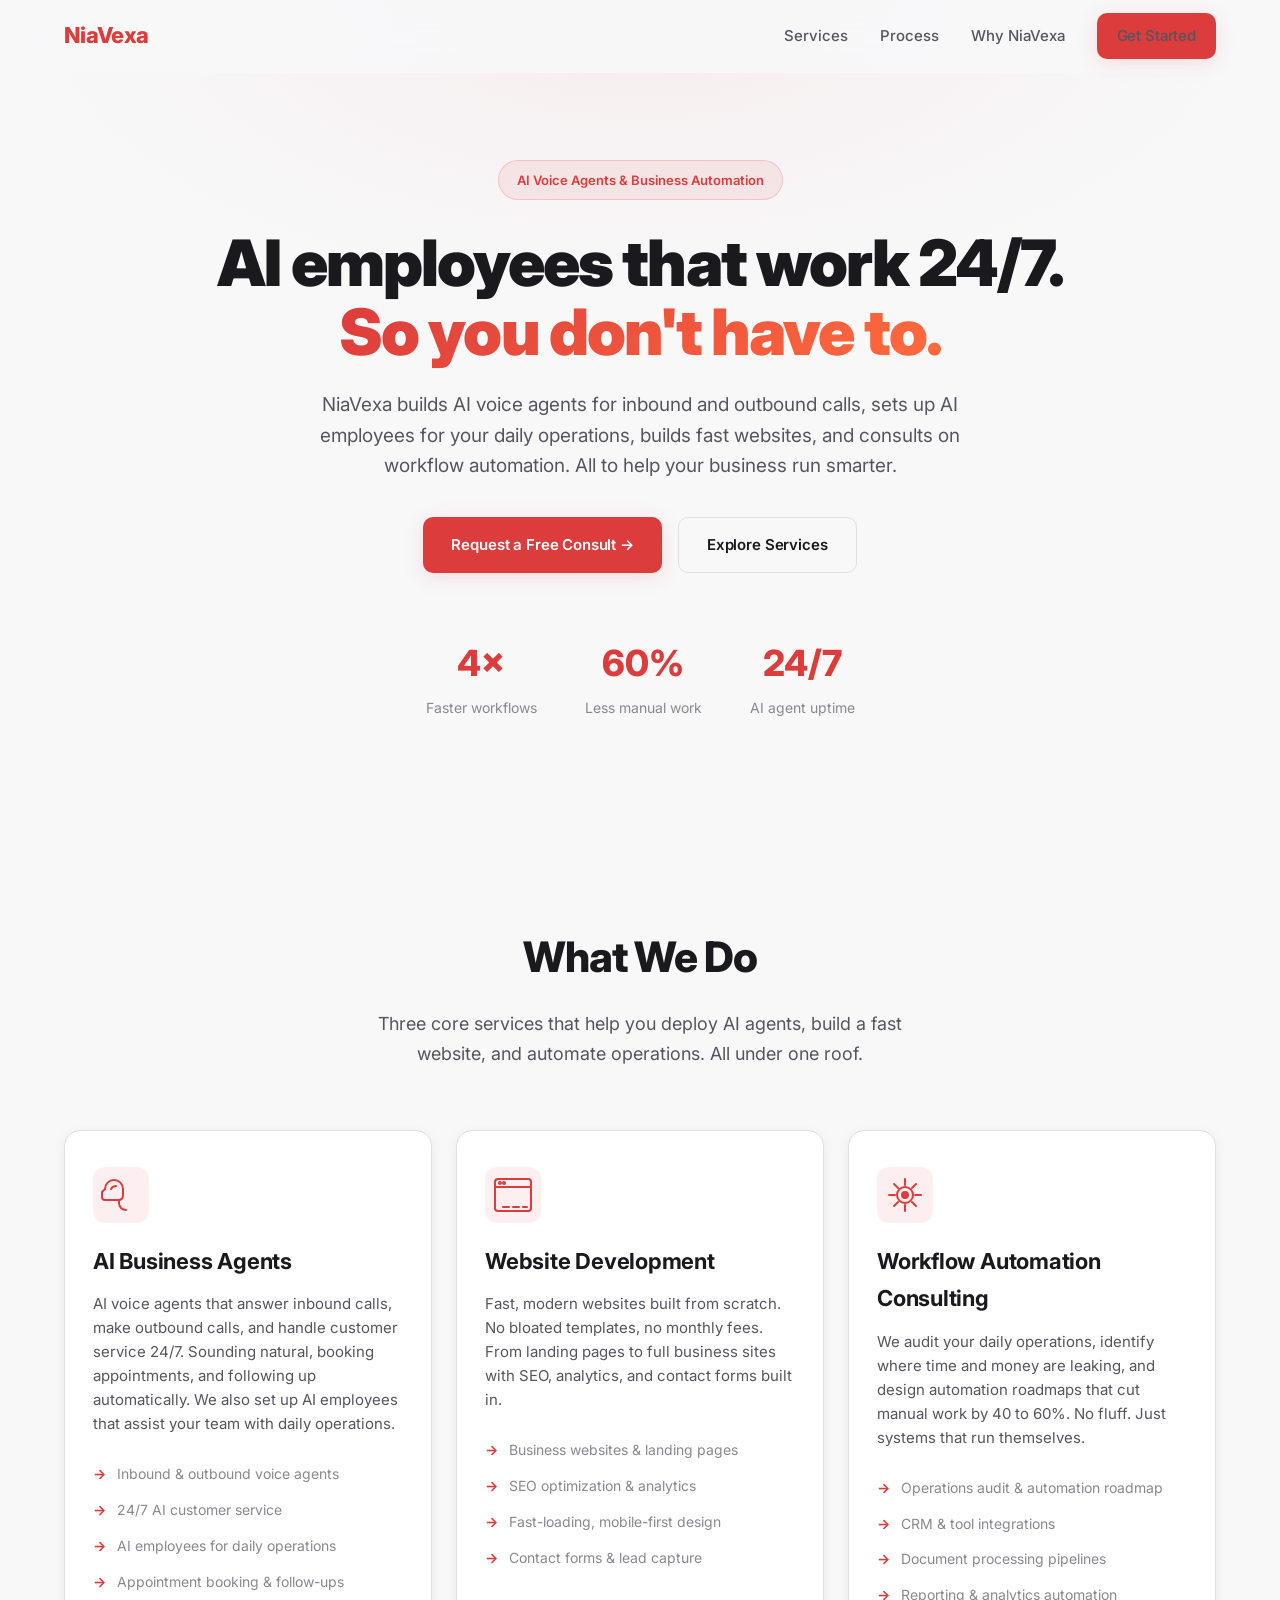
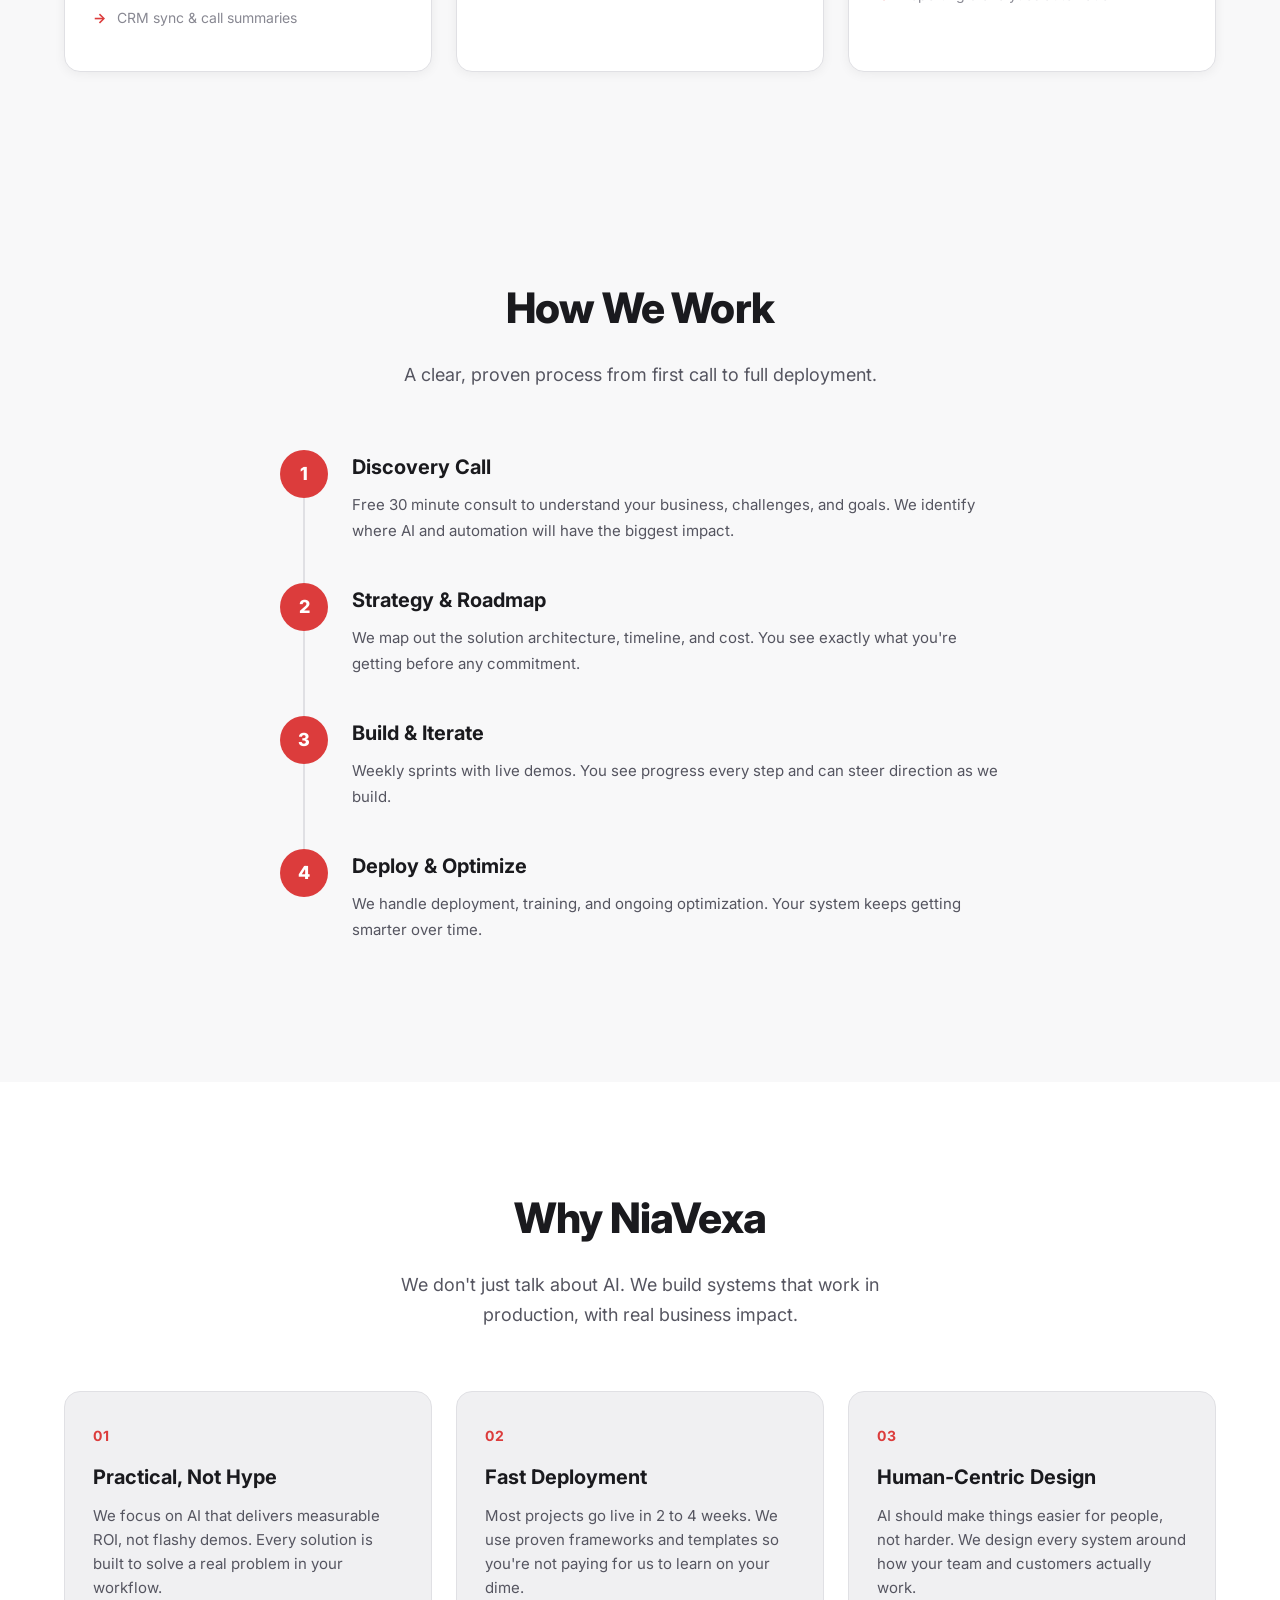
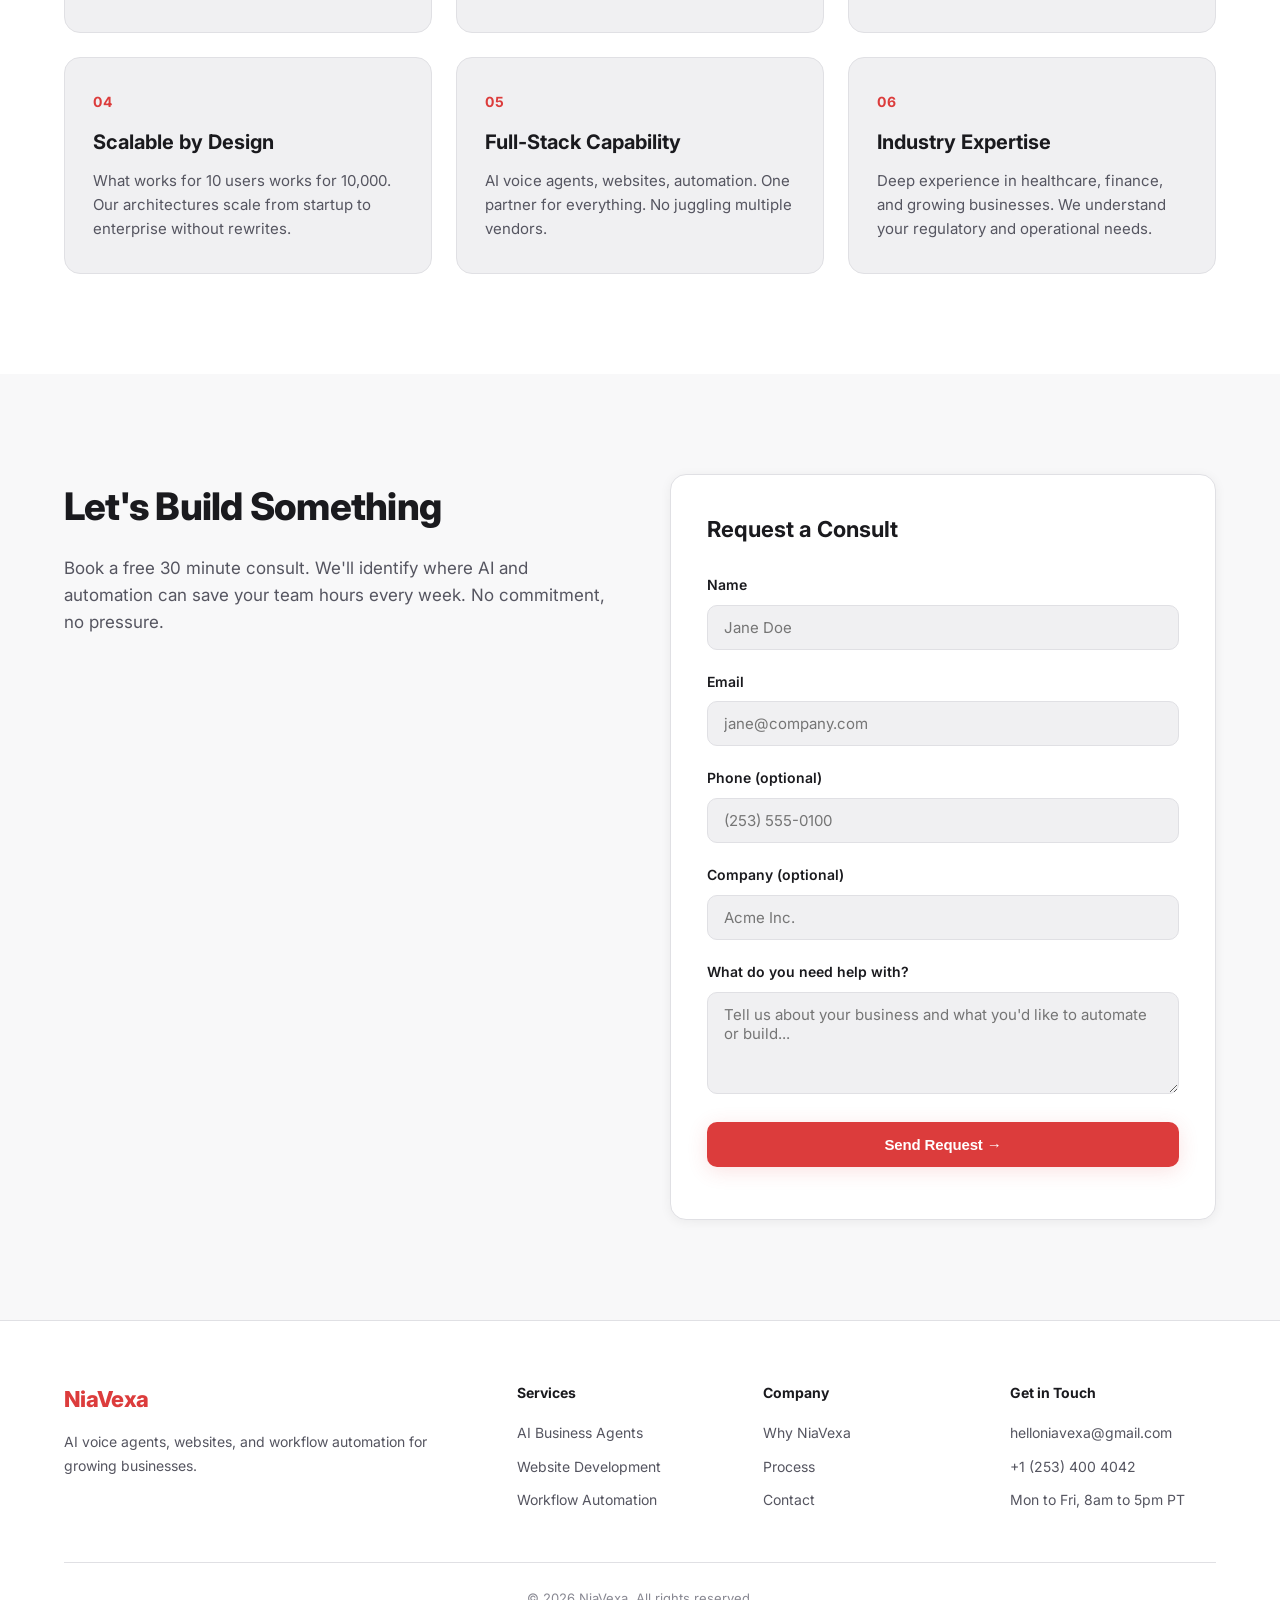
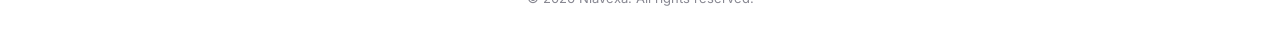
==== commit e454131a: "Add phone number field to contact form, include in email submission" ====
--- a/index.html
+++ b/index.html
@@ -279,6 +279,10 @@
             <input type="email" id="email" name="email" required placeholder="jane@company.com">
           </div>
           <div class="form-group">
+            <label for="phone">Phone (optional)</label>
+            <input type="tel" id="phone" name="phone" placeholder="(253) 555-0100">
+          </div>
+          <div class="form-group">
             <label for="company">Company (optional)</label>
             <input type="text" id="company" name="company" placeholder="Acme Inc.">
           </div>
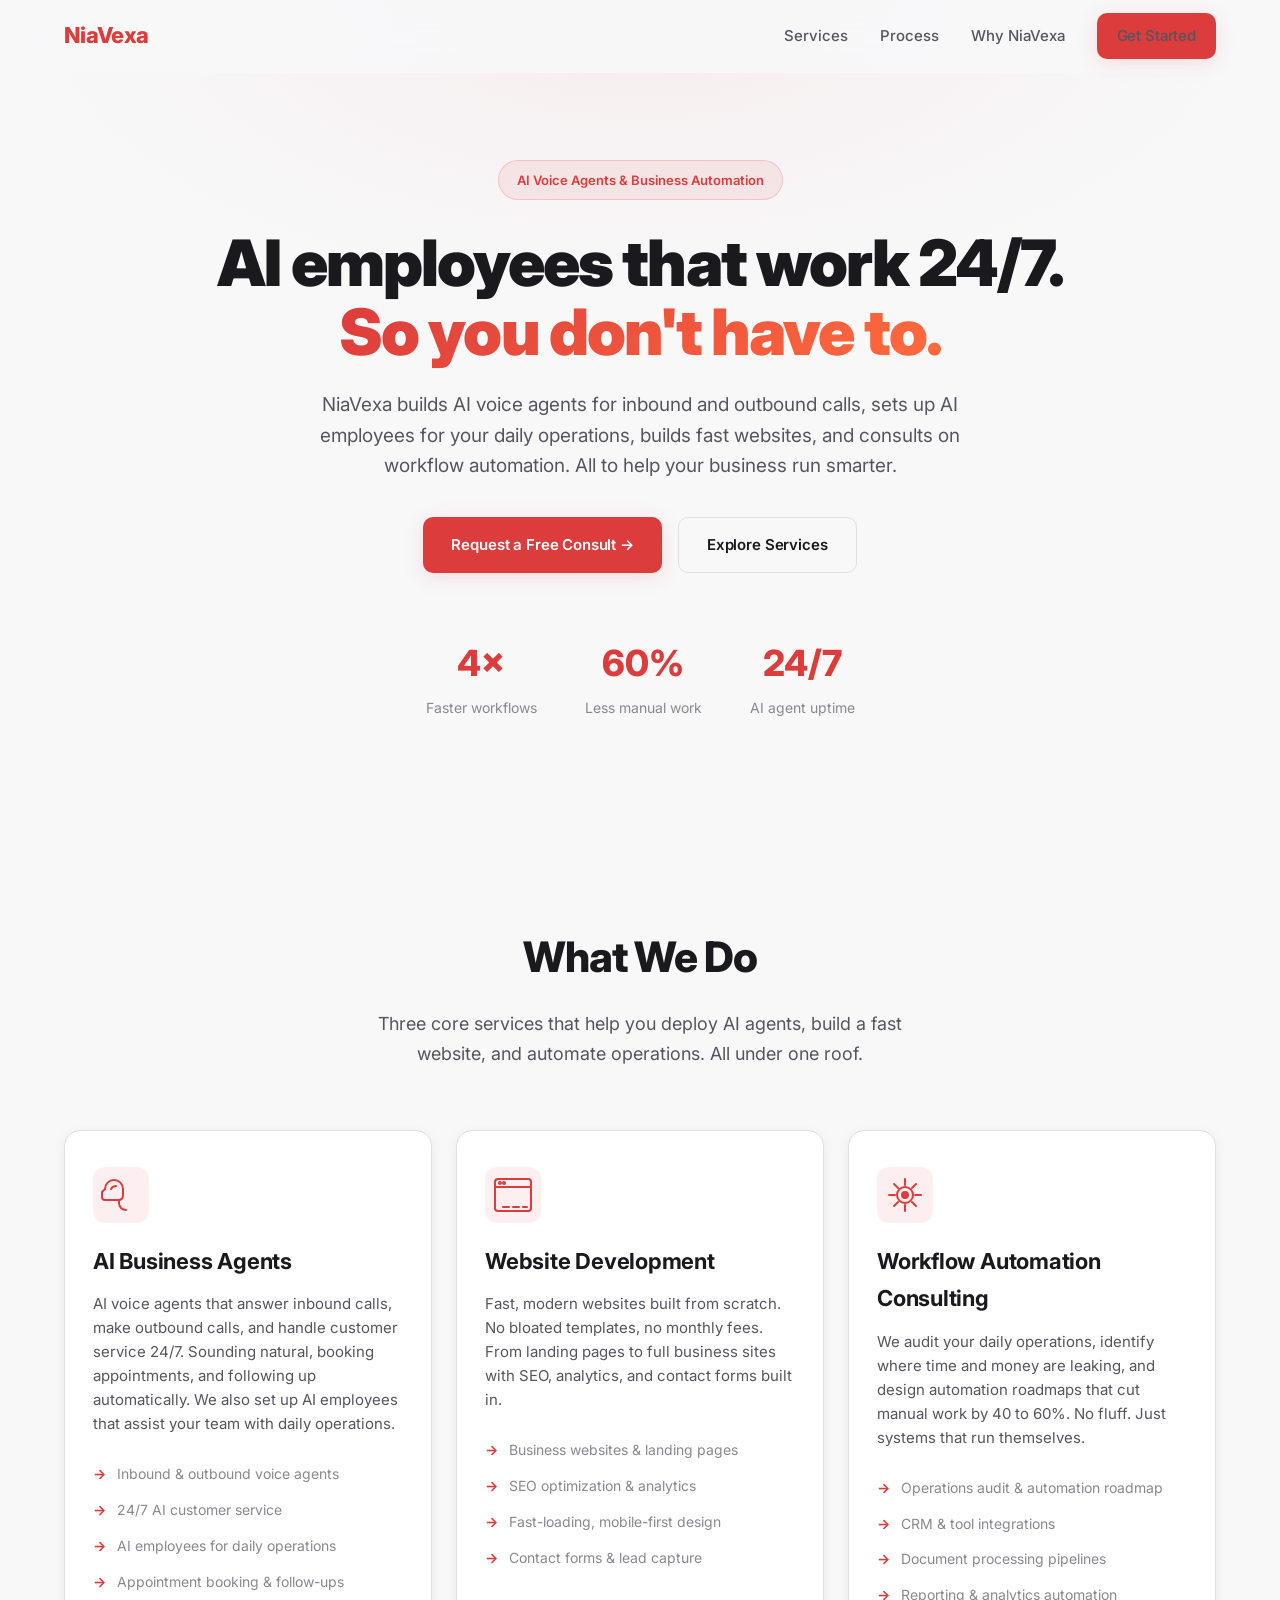
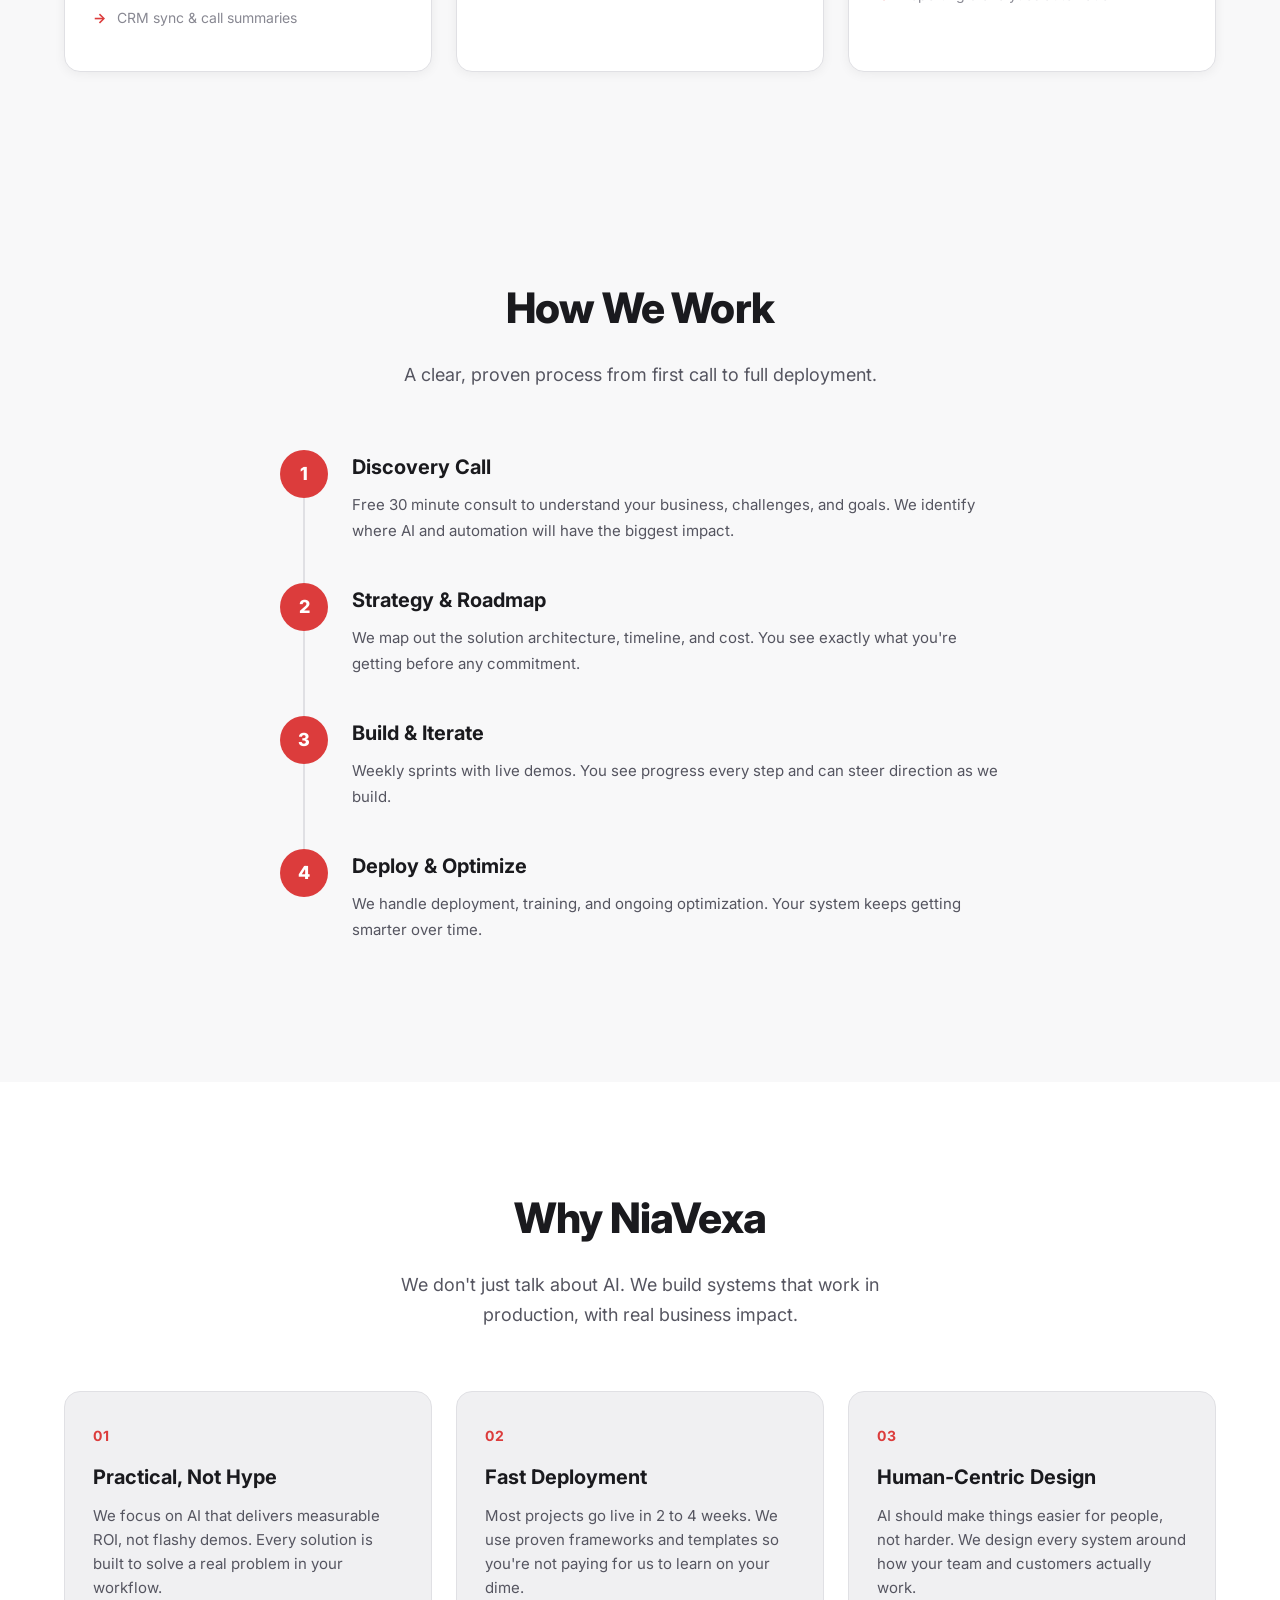
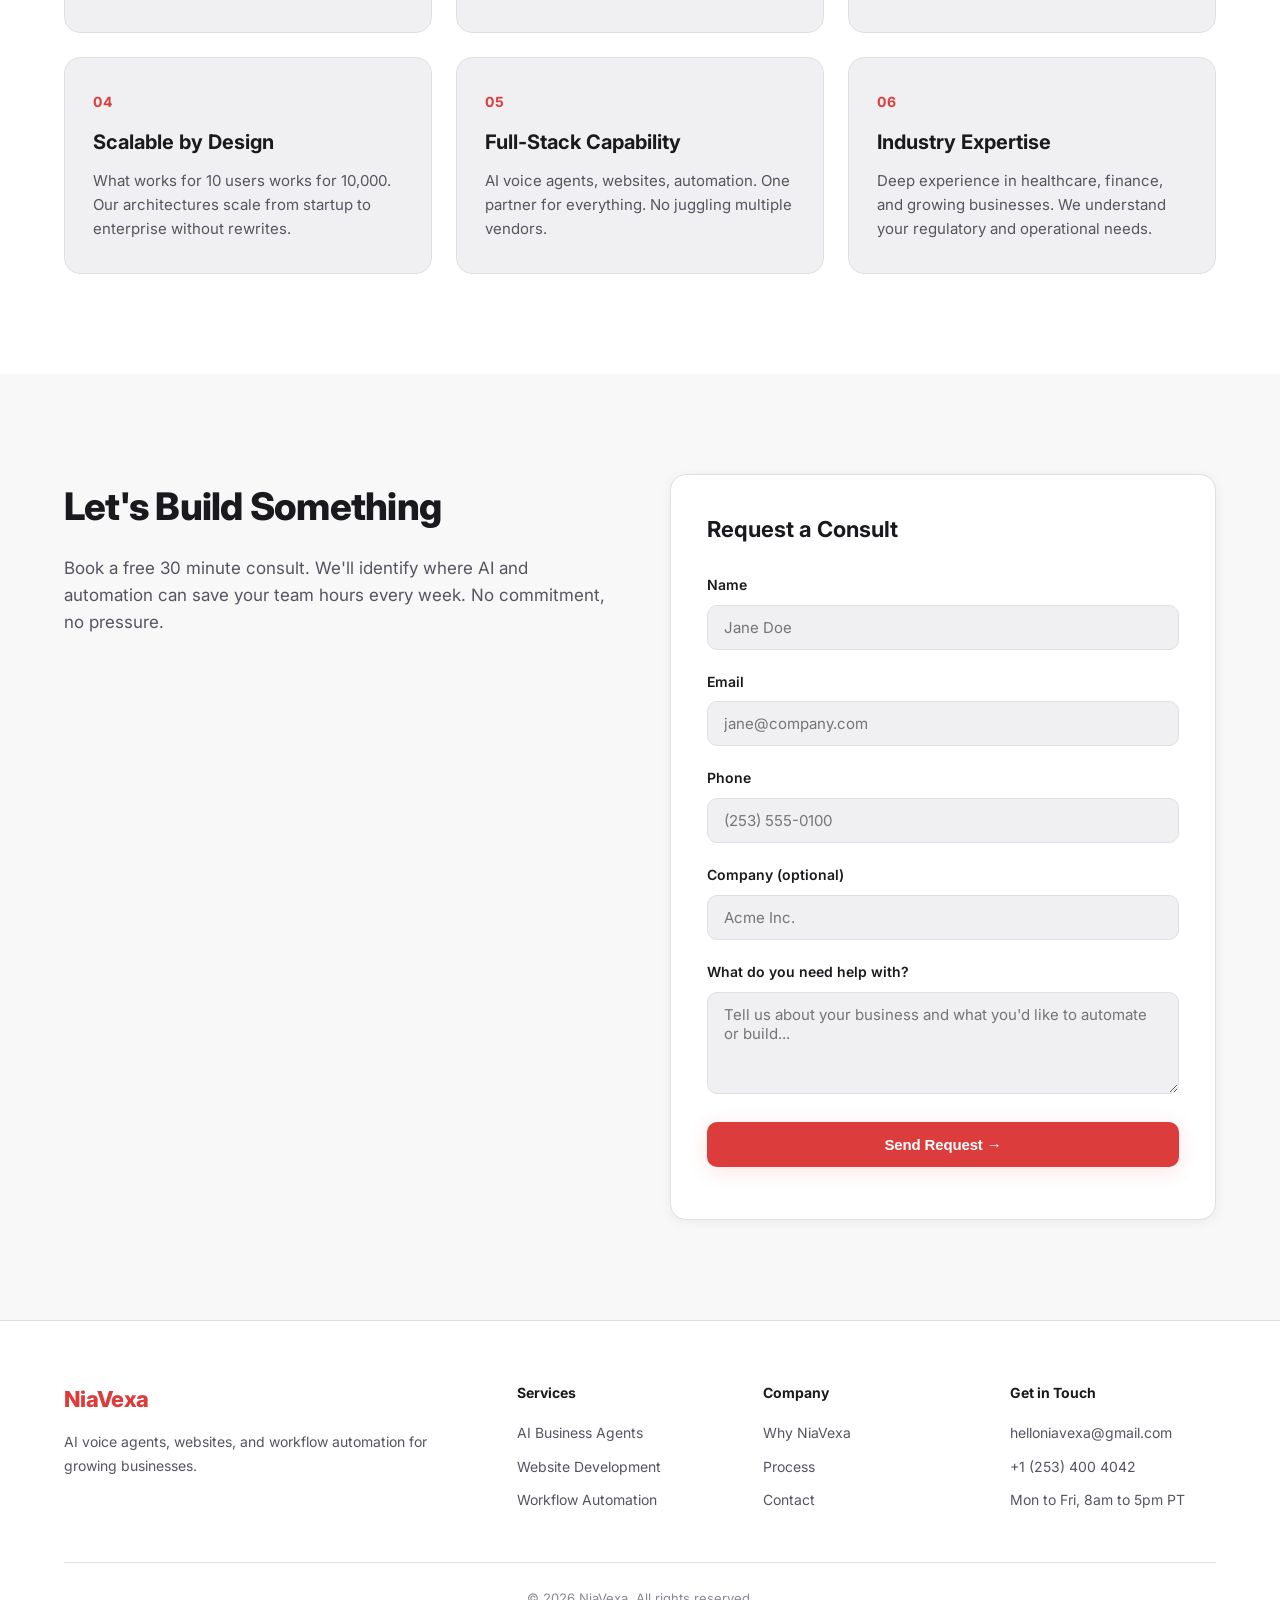
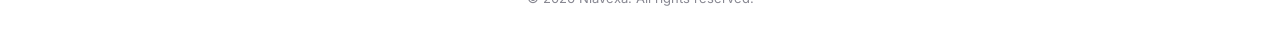
==== commit fe64bec4: "Make phone field required" ====
--- a/index.html
+++ b/index.html
@@ -279,8 +279,8 @@
             <input type="email" id="email" name="email" required placeholder="jane@company.com">
           </div>
           <div class="form-group">
-            <label for="phone">Phone (optional)</label>
-            <input type="tel" id="phone" name="phone" placeholder="(253) 555-0100">
+            <label for="phone">Phone</label>
+            <input type="tel" id="phone" name="phone" required placeholder="(253) 555-0100">
           </div>
           <div class="form-group">
             <label for="company">Company (optional)</label>
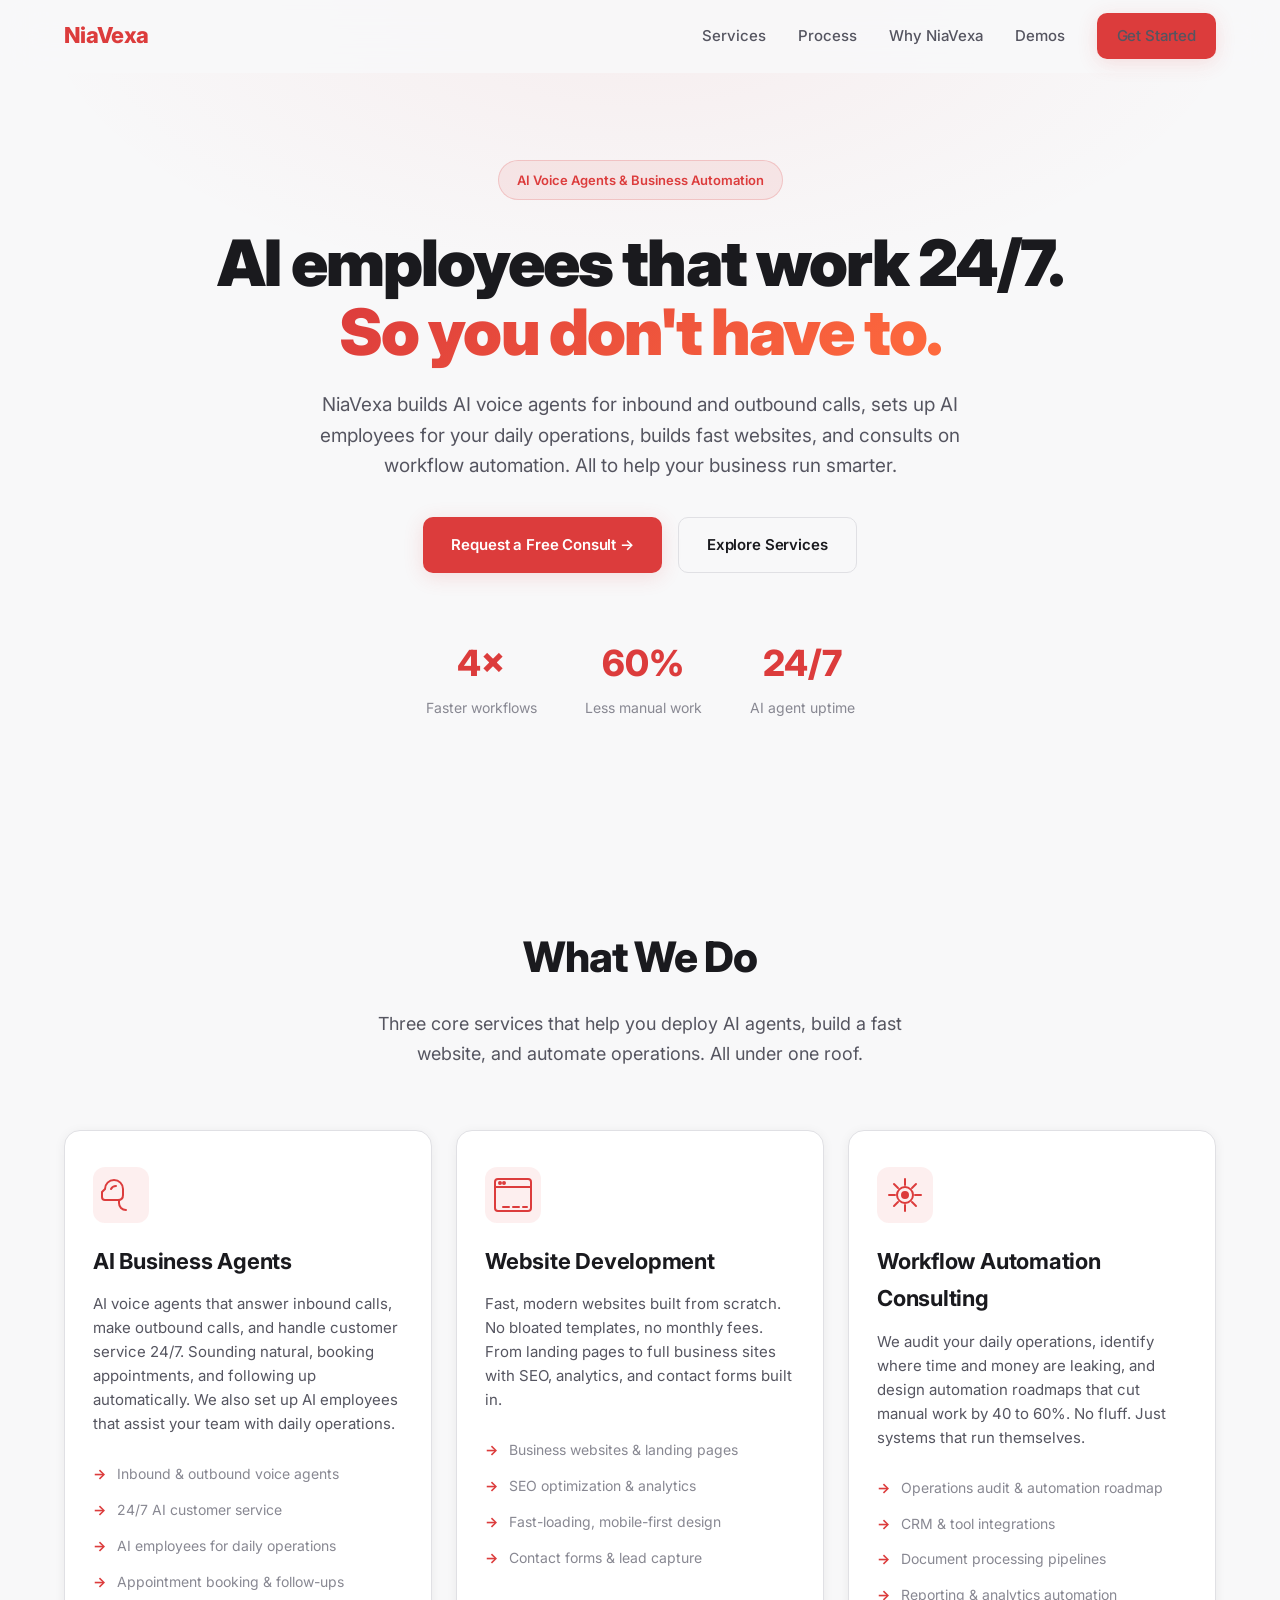
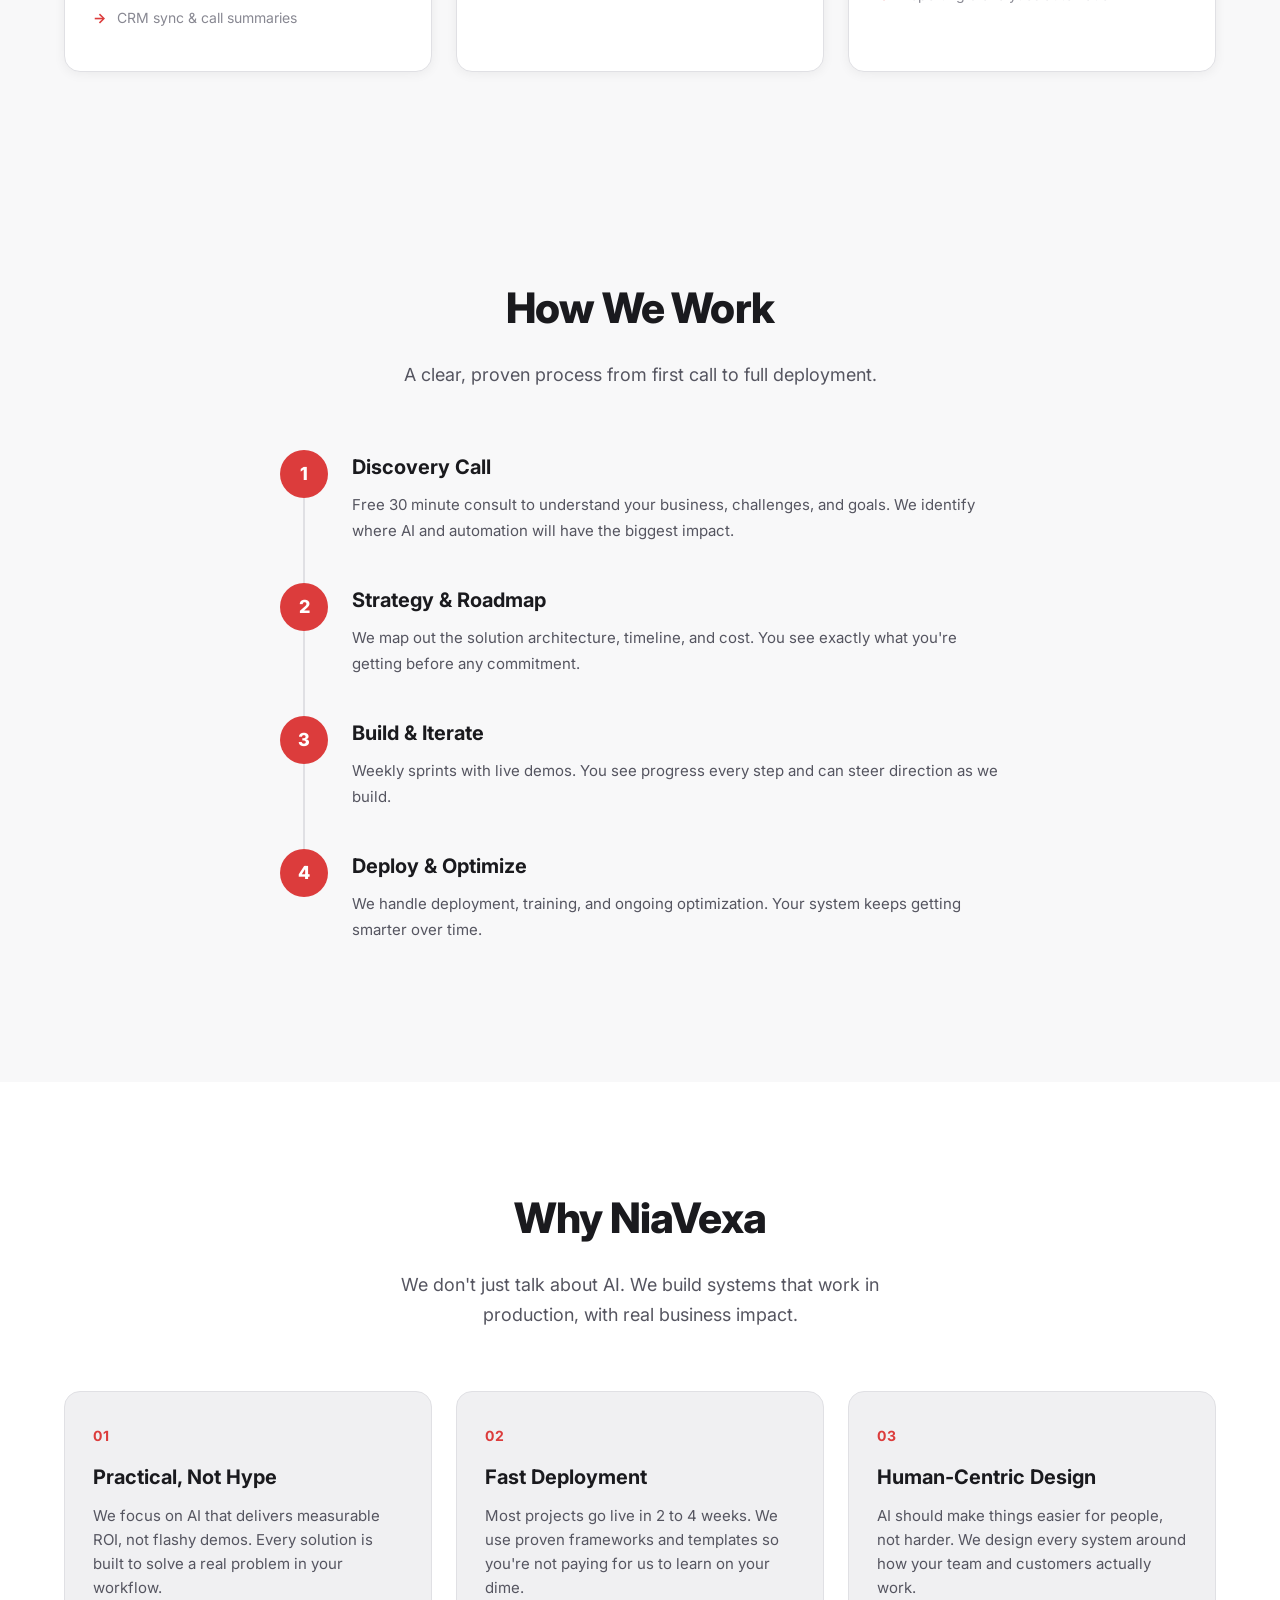
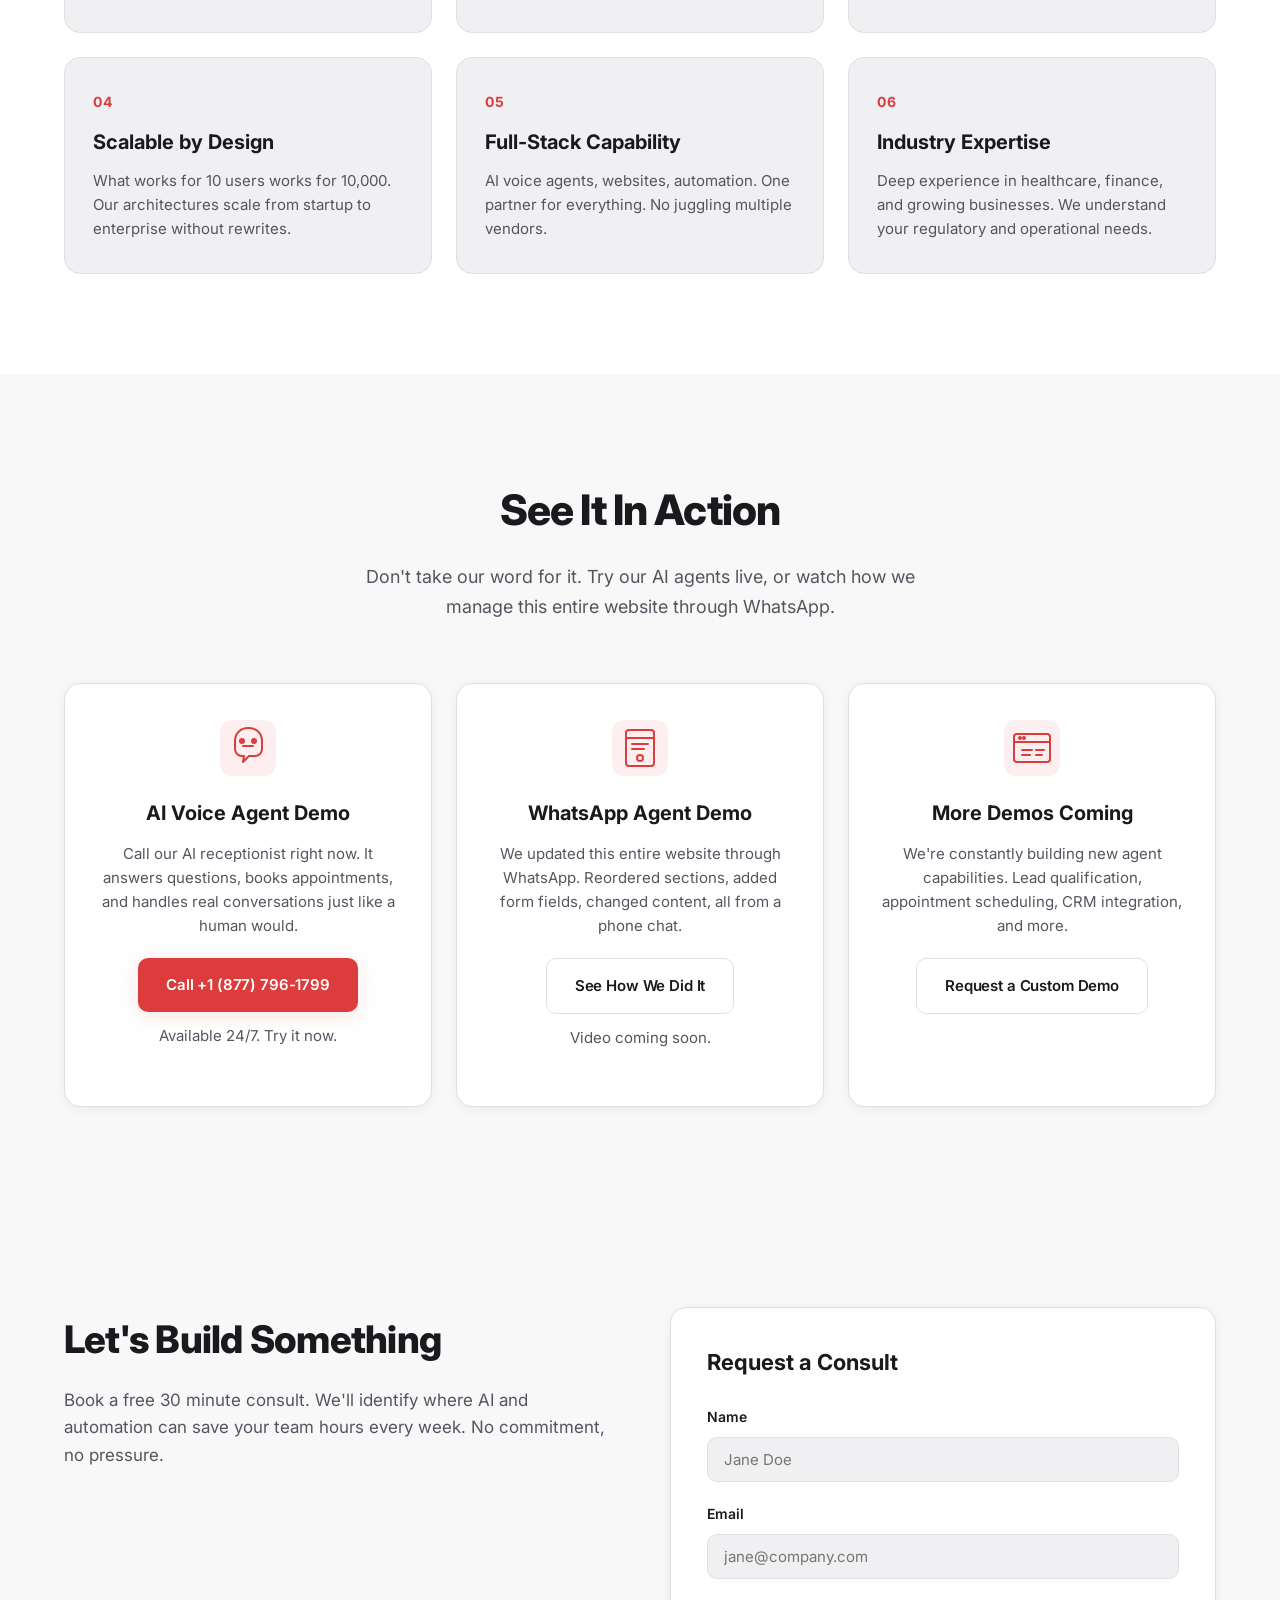
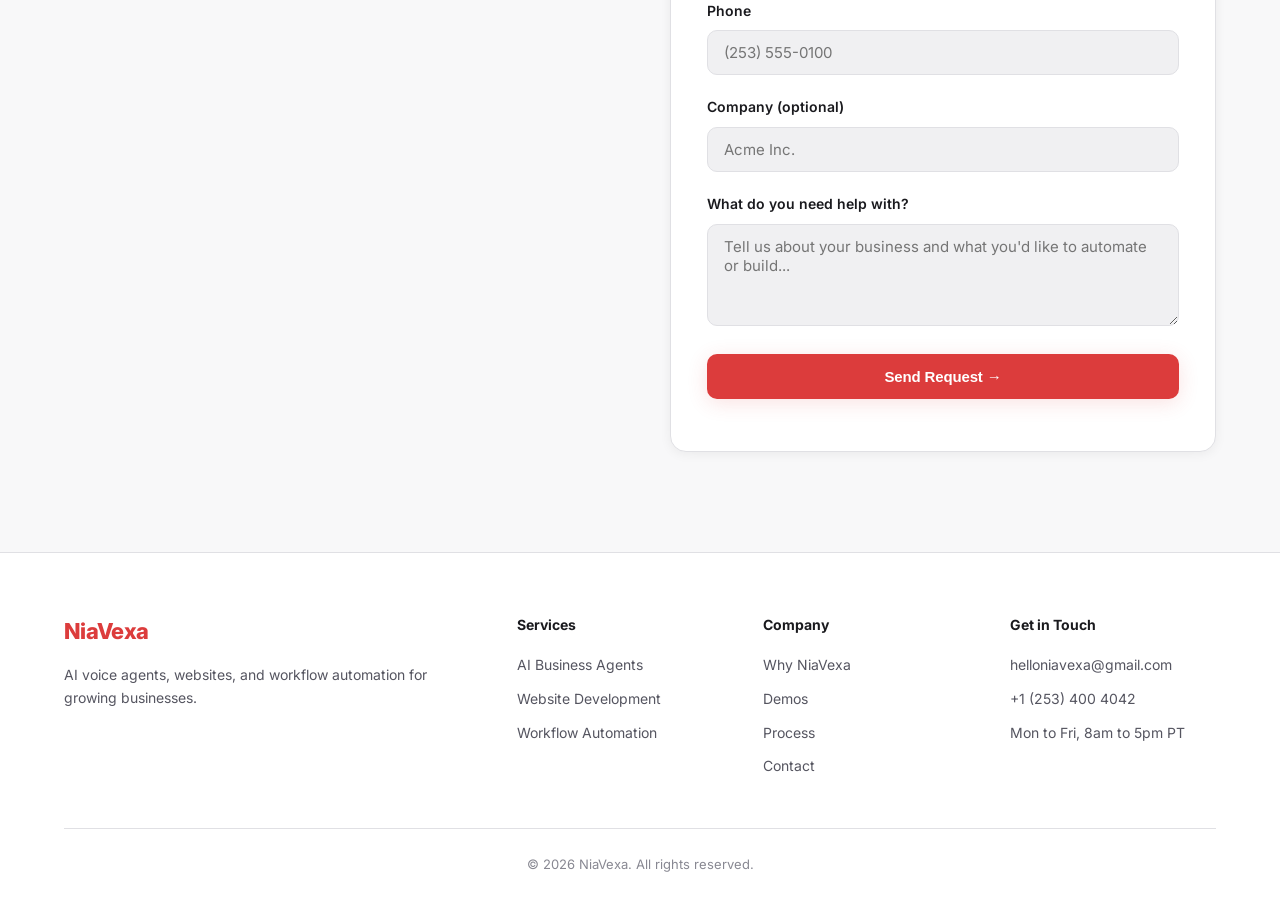
==== commit 620df9ee: "Add demos section: voice agent call demo, WhatsApp website update demo, custom demo CTA" ====
--- a/index.html
+++ b/index.html
@@ -41,6 +41,7 @@
         <a href="#services">Services</a>
         <a href="#process">Process</a>
         <a href="#why">Why NiaVexa</a>
+        <a href="#demos">Demos</a>
         <a href="#contact" class="btn btn-primary btn-sm">Get Started</a>
       </div>
     </div>
@@ -222,6 +223,70 @@
     </div>
   </section>
 
+  <!-- Demos -->
+  <section id="demos" class="demos">
+    <div class="container">
+      <div class="section-header">
+        <h2>See It In Action</h2>
+        <p>Don't take our word for it. Try our AI agents live, or watch how we manage this entire website through WhatsApp.</p>
+      </div>
+      <div class="demos-grid">
+        <div class="demo-card">
+          <div class="demo-icon">
+            <svg width="48" height="48" viewBox="0 0 48 48" fill="none" stroke="currentColor" stroke-width="2" stroke-linecap="round" stroke-linejoin="round">
+              <path d="M24 4c-7 0-13 5-13 13v8c0 4 3 7 7 7h2l-1 6 6-6h6c4 0 7-3 7-7v-8c0-8-6-13-13-13z"/>
+              <circle cx="18" cy="17" r="2" fill="currentColor"/>
+              <circle cx="30" cy="17" r="2" fill="currentColor"/>
+              <path d="M19 22h10"/>
+            </svg>
+          </div>
+          <h3>AI Voice Agent Demo</h3>
+          <p>Call our AI receptionist right now. It answers questions, books appointments, and handles real conversations just like a human would.</p>
+          <div class="demo-cta">
+            <a href="tel:+18777961799" class="btn btn-primary">Call +1 (877) 796-1799</a>
+          </div>
+          <p class="demo-note">Available 24/7. Try it now.</p>
+        </div>
+        <div class="demo-card">
+          <div class="demo-icon">
+            <svg width="48" height="48" viewBox="0 0 48 48" fill="none" stroke="currentColor" stroke-width="2" stroke-linecap="round" stroke-linejoin="round">
+              <rect x="10" y="6" width="28" height="36" rx="3"/>
+              <path d="M10 14h28"/>
+              <circle cx="24" cy="34" r="3"/>
+              <path d="M16 20h16"/>
+              <path d="M16 25h12"/>
+            </svg>
+          </div>
+          <h3>WhatsApp Agent Demo</h3>
+          <p>We updated this entire website through WhatsApp. Reordered sections, added form fields, changed content, all from a phone chat.</p>
+          <div class="demo-cta">
+            <a href="#contact" class="btn btn-outline">See How We Did It</a>
+          </div>
+          <p class="demo-note">Video coming soon.</p>
+        </div>
+        <div class="demo-card">
+          <div class="demo-icon">
+            <svg width="48" height="48" viewBox="0 0 48 48" fill="none" stroke="currentColor" stroke-width="2" stroke-linecap="round" stroke-linejoin="round">
+              <rect x="6" y="10" width="36" height="28" rx="3"/>
+              <path d="M6 18h36"/>
+              <path d="M14 26h10"/>
+              <path d="M14 31h8"/>
+              <path d="M28 26h8"/>
+              <path d="M28 31h6"/>
+              <circle cx="12" cy="14" r="1" fill="currentColor"/>
+              <circle cx="16" cy="14" r="1" fill="currentColor"/>
+            </svg>
+          </div>
+          <h3>More Demos Coming</h3>
+          <p>We're constantly building new agent capabilities. Lead qualification, appointment scheduling, CRM integration, and more.</p>
+          <div class="demo-cta">
+            <a href="#contact" class="btn btn-outline">Request a Custom Demo</a>
+          </div>
+        </div>
+      </div>
+    </div>
+  </section>
+
   <!-- FAQ (hidden for now, will be replaced with testimonial videos) -->
   <!--
   <section id="faq" class="faq">
@@ -314,6 +379,7 @@
         <div class="footer-links">
           <h4>Company</h4>
           <a href="#why">Why NiaVexa</a>
+          <a href="#demos">Demos</a>
           <a href="#process">Process</a>
           <a href="#contact">Contact</a>
         </div>
--- a/styles.css
+++ b/styles.css
@@ -153,6 +153,21 @@
 .faq-item summary::-webkit-details-marker { display: none; }
 .faq-item p { padding: 0 24px 20px; color: var(--text-muted); font-size: 15px; line-height: 1.7; }
 
+/* ===== Demos ===== */
+.demos { padding: 100px 0; }
+.demos-grid { display: grid; grid-template-columns: repeat(auto-fit, minmax(300px, 1fr)); gap: 24px; }
+.demo-card {
+  background: var(--bg-card); border-radius: var(--radius); padding: 36px 28px;
+  border: 1px solid var(--border); transition: all var(--transition); box-shadow: var(--shadow);
+  display: flex; flex-direction: column; align-items: center; text-align: center;
+}
+.demo-card:hover { border-color: var(--accent); transform: translateY(-4px); box-shadow: var(--shadow-lg); }
+.demo-icon { margin-bottom: 20px; color: var(--accent); display: flex; align-items: center; justify-content: center; width: 56px; height: 56px; border-radius: 12px; background: rgba(220, 60, 60, 0.08); }
+.demo-card h3 { font-size: 20px; font-weight: 700; margin-bottom: 12px; }
+.demo-card p { color: var(--text-muted); font-size: 15px; margin-bottom: 20px; line-height: 1.6; }
+.demo-cta { margin-bottom: 12px; }
+.demo-note { color: var(--text-dim); font-size: 13px; }
+
 /* ===== Contact ===== */
 .contact { padding: 100px 0; }
 .contact-grid { display: grid; grid-template-columns: 1fr 1fr; gap: 60px; align-items: start; }
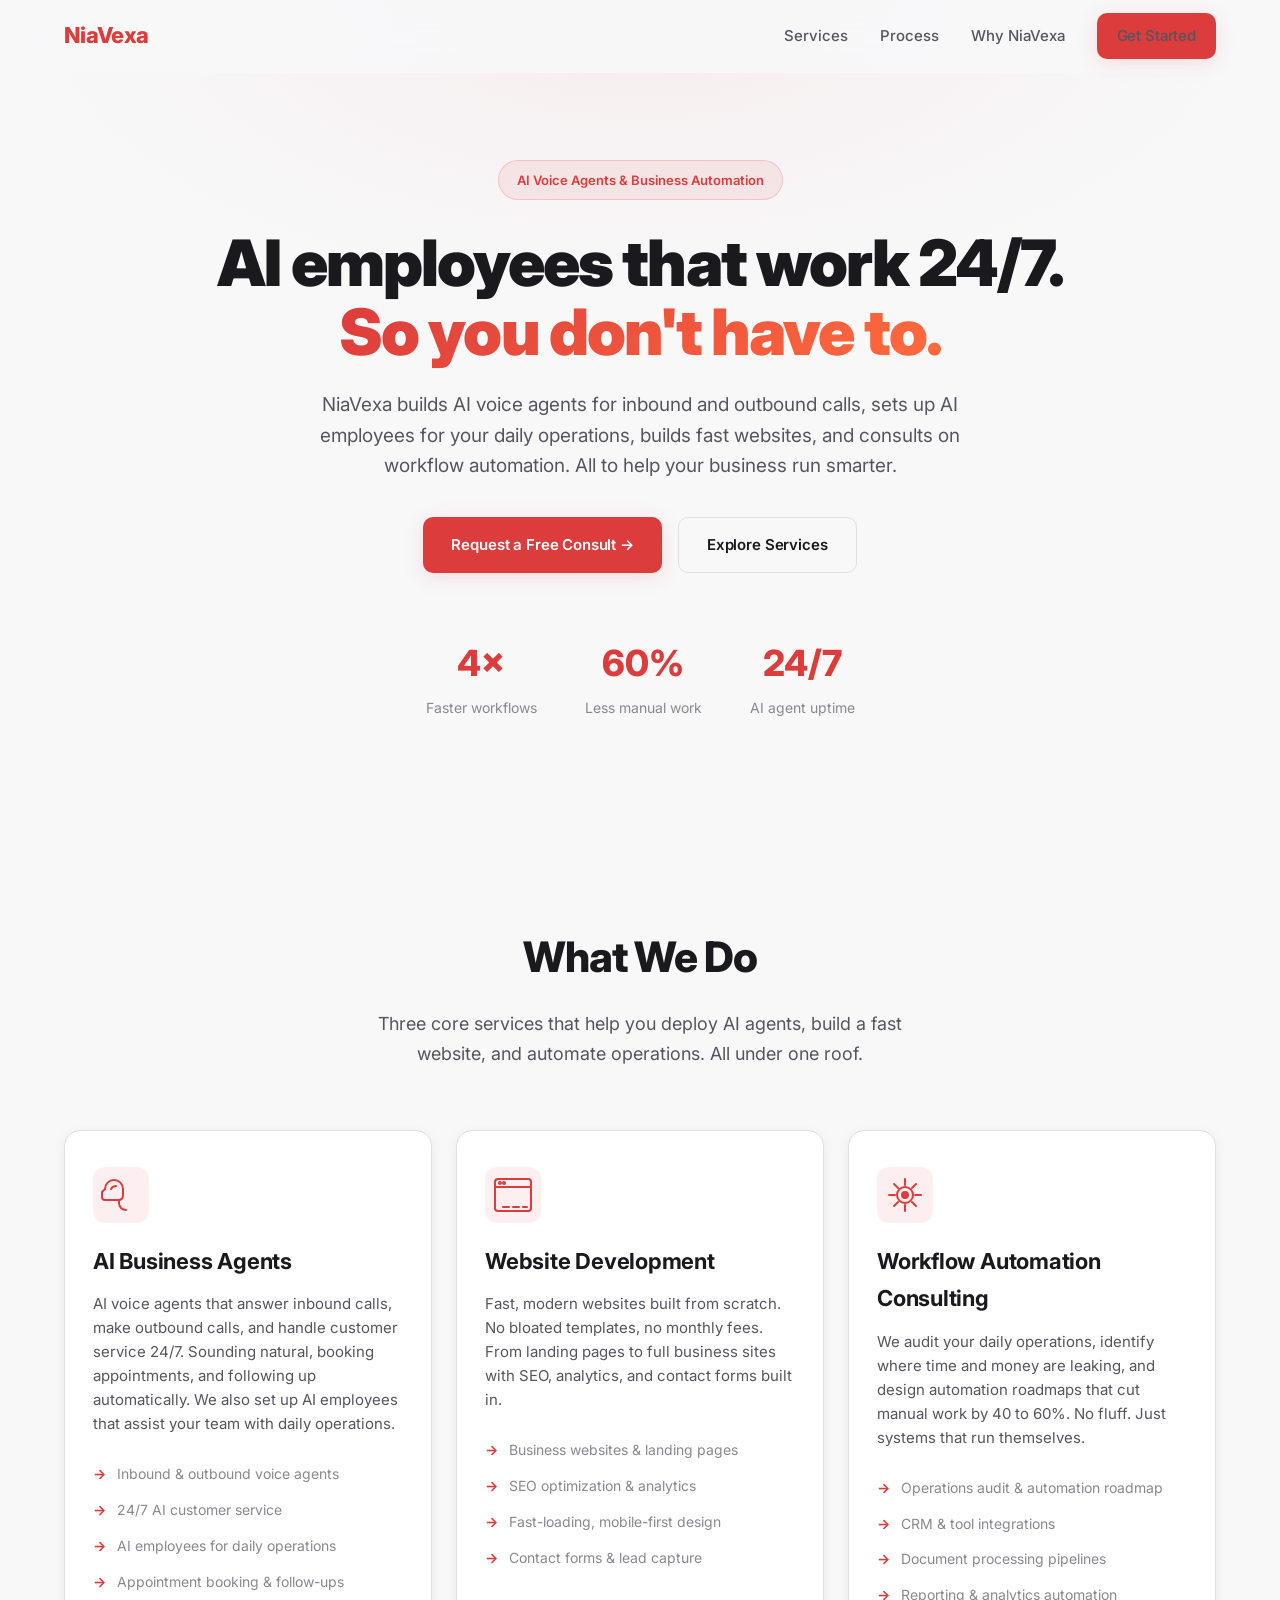
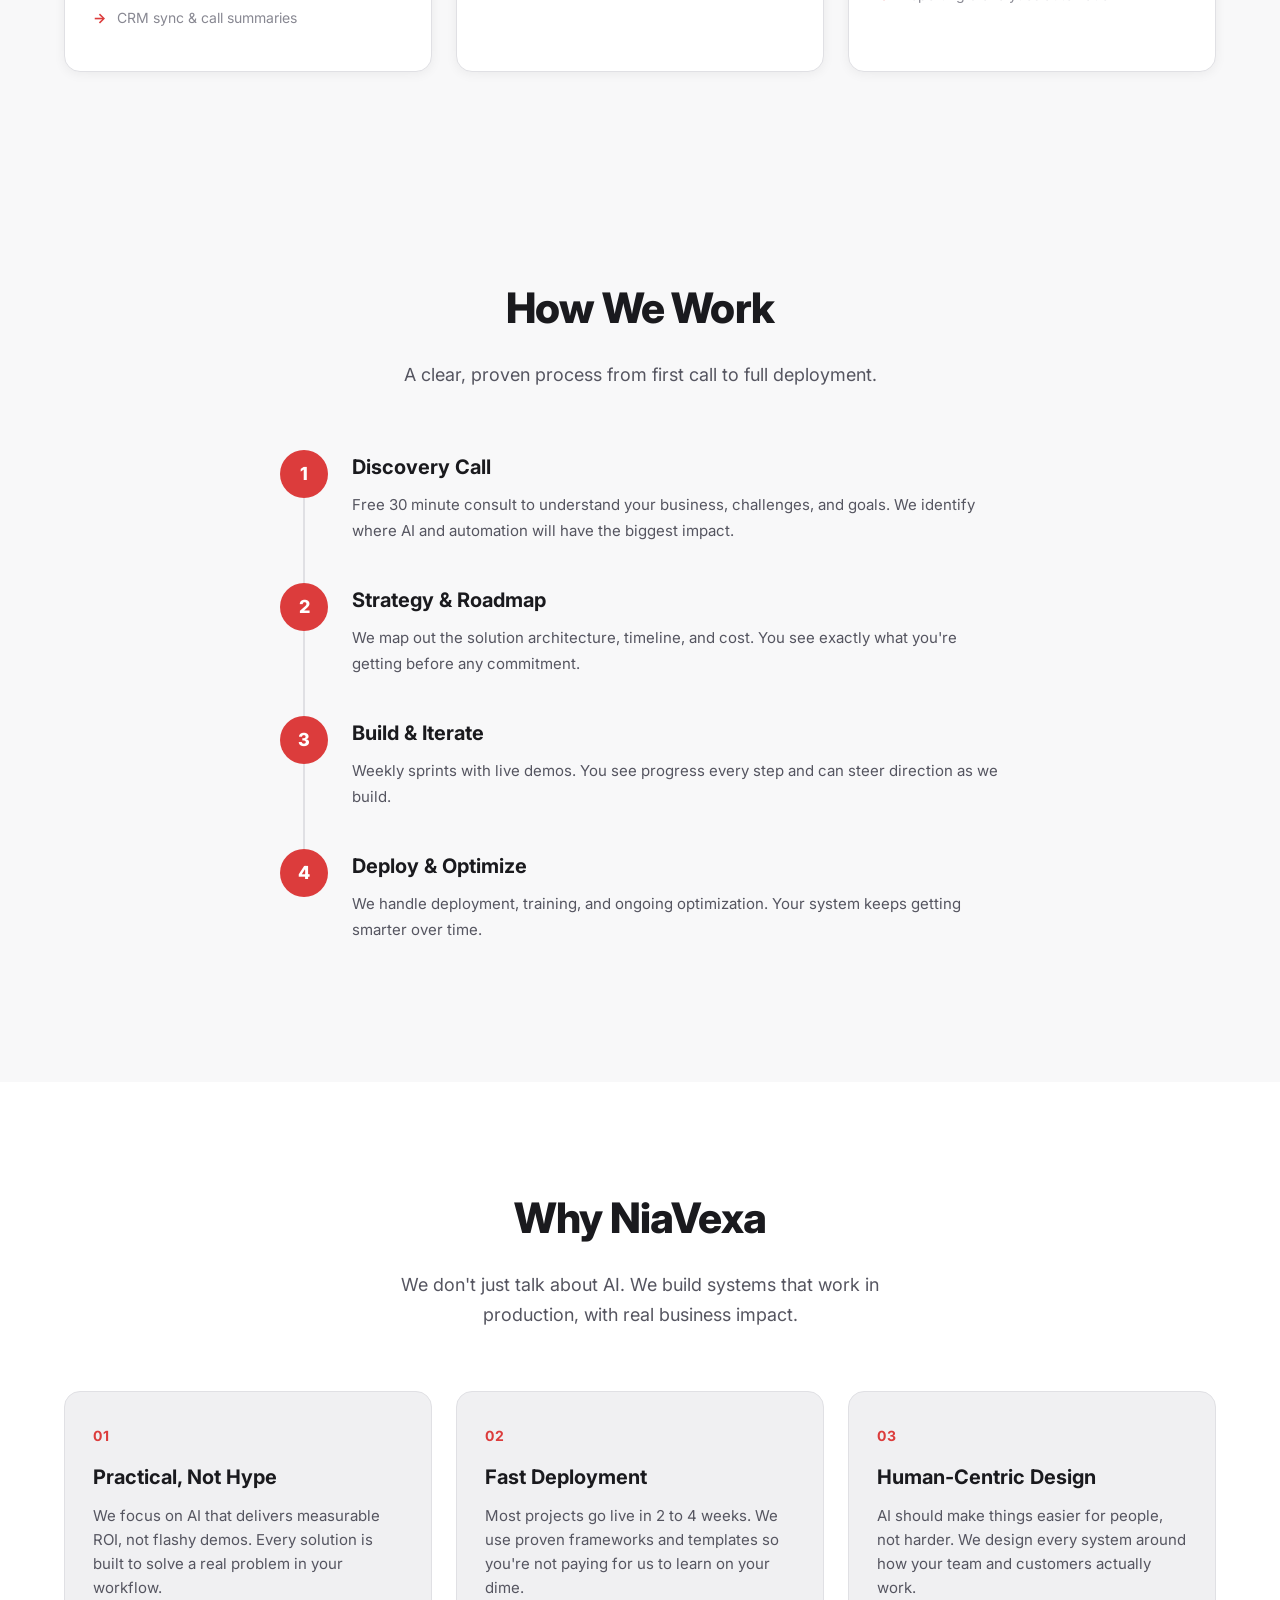
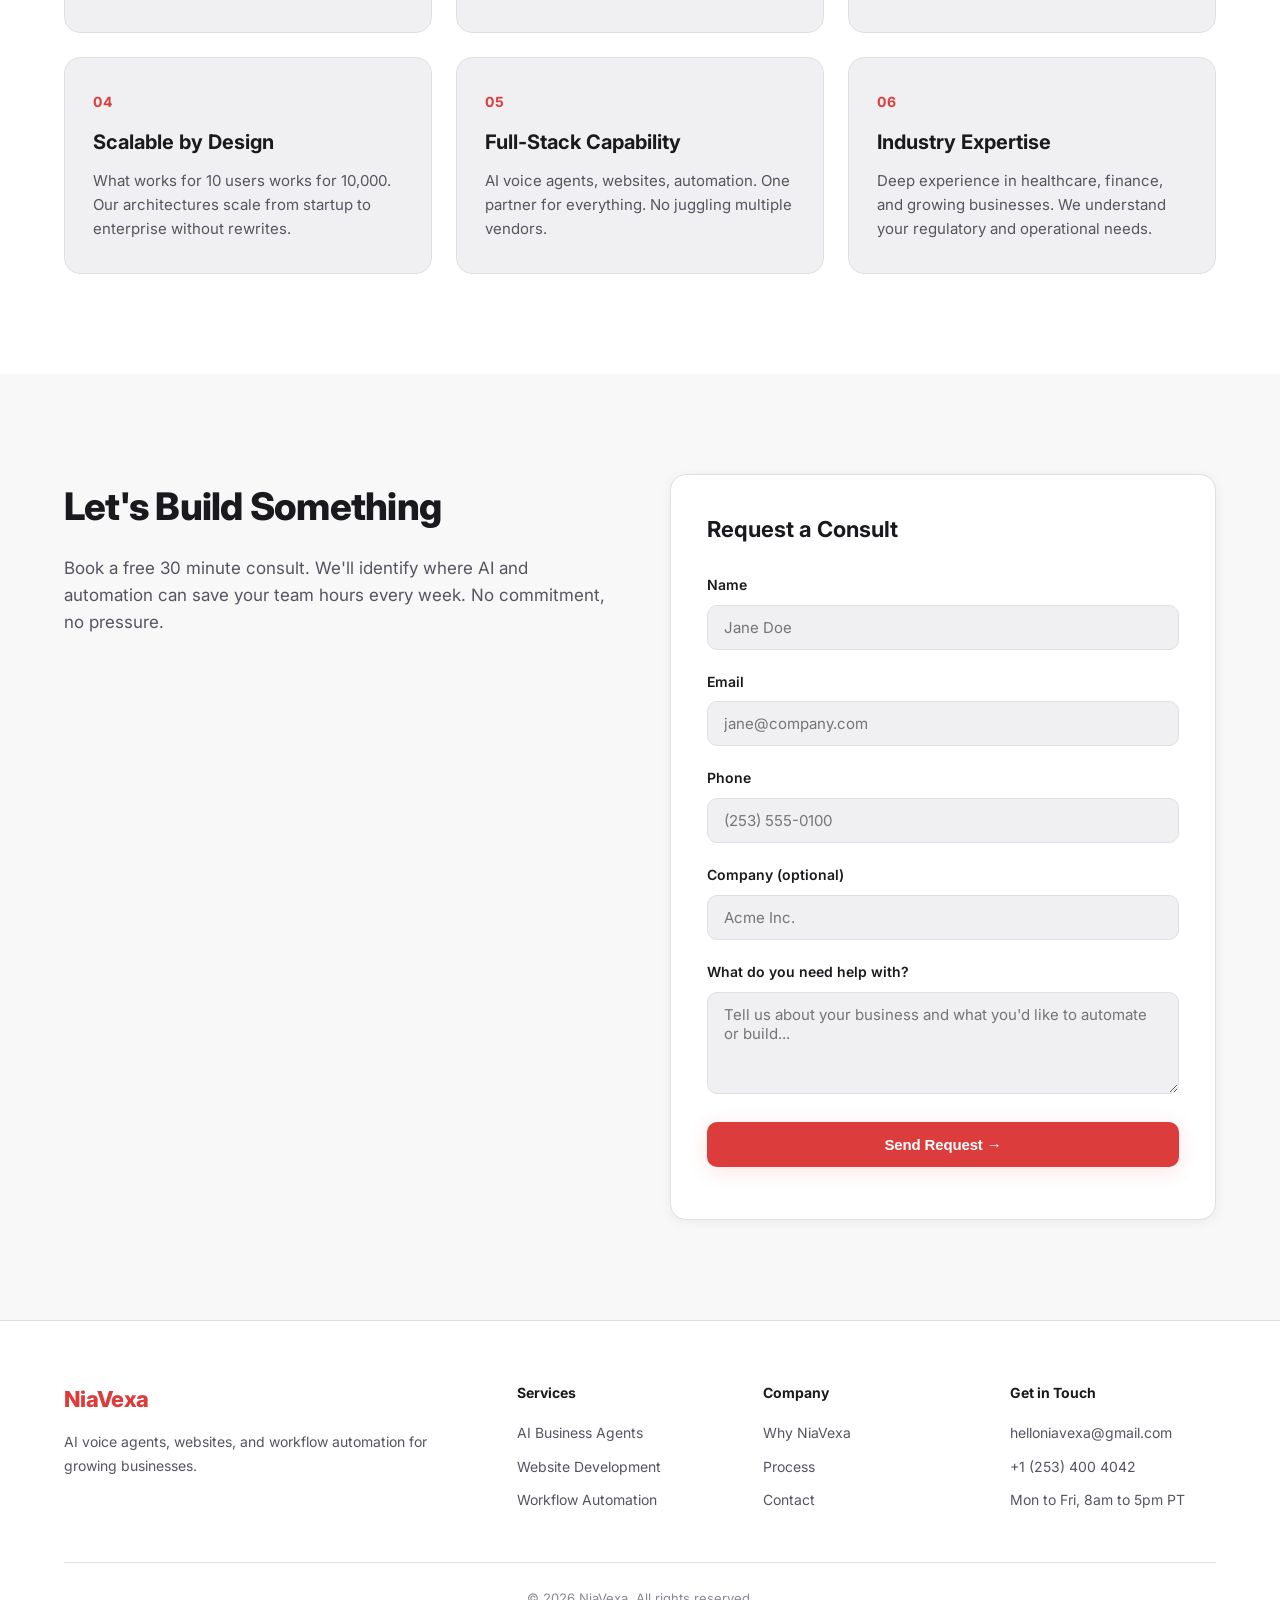
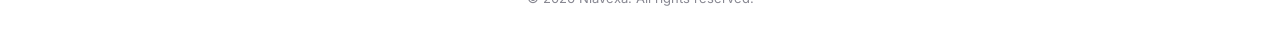
==== commit e31ff94e: "Hide demos section until demos are complete, remove nav/footer links" ====
--- a/index.html
+++ b/index.html
@@ -41,7 +41,6 @@
         <a href="#services">Services</a>
         <a href="#process">Process</a>
         <a href="#why">Why NiaVexa</a>
-        <a href="#demos">Demos</a>
         <a href="#contact" class="btn btn-primary btn-sm">Get Started</a>
       </div>
     </div>
@@ -223,7 +222,7 @@
     </div>
   </section>
 
-  <!-- Demos -->
+  <!-- Demos (hidden until demos are complete)
   <section id="demos" class="demos">
     <div class="container">
       <div class="section-header">
@@ -286,6 +285,7 @@
       </div>
     </div>
   </section>
+  -->
 
   <!-- FAQ (hidden for now, will be replaced with testimonial videos) -->
   <!--
@@ -379,7 +379,6 @@
         <div class="footer-links">
           <h4>Company</h4>
           <a href="#why">Why NiaVexa</a>
-          <a href="#demos">Demos</a>
           <a href="#process">Process</a>
           <a href="#contact">Contact</a>
         </div>
